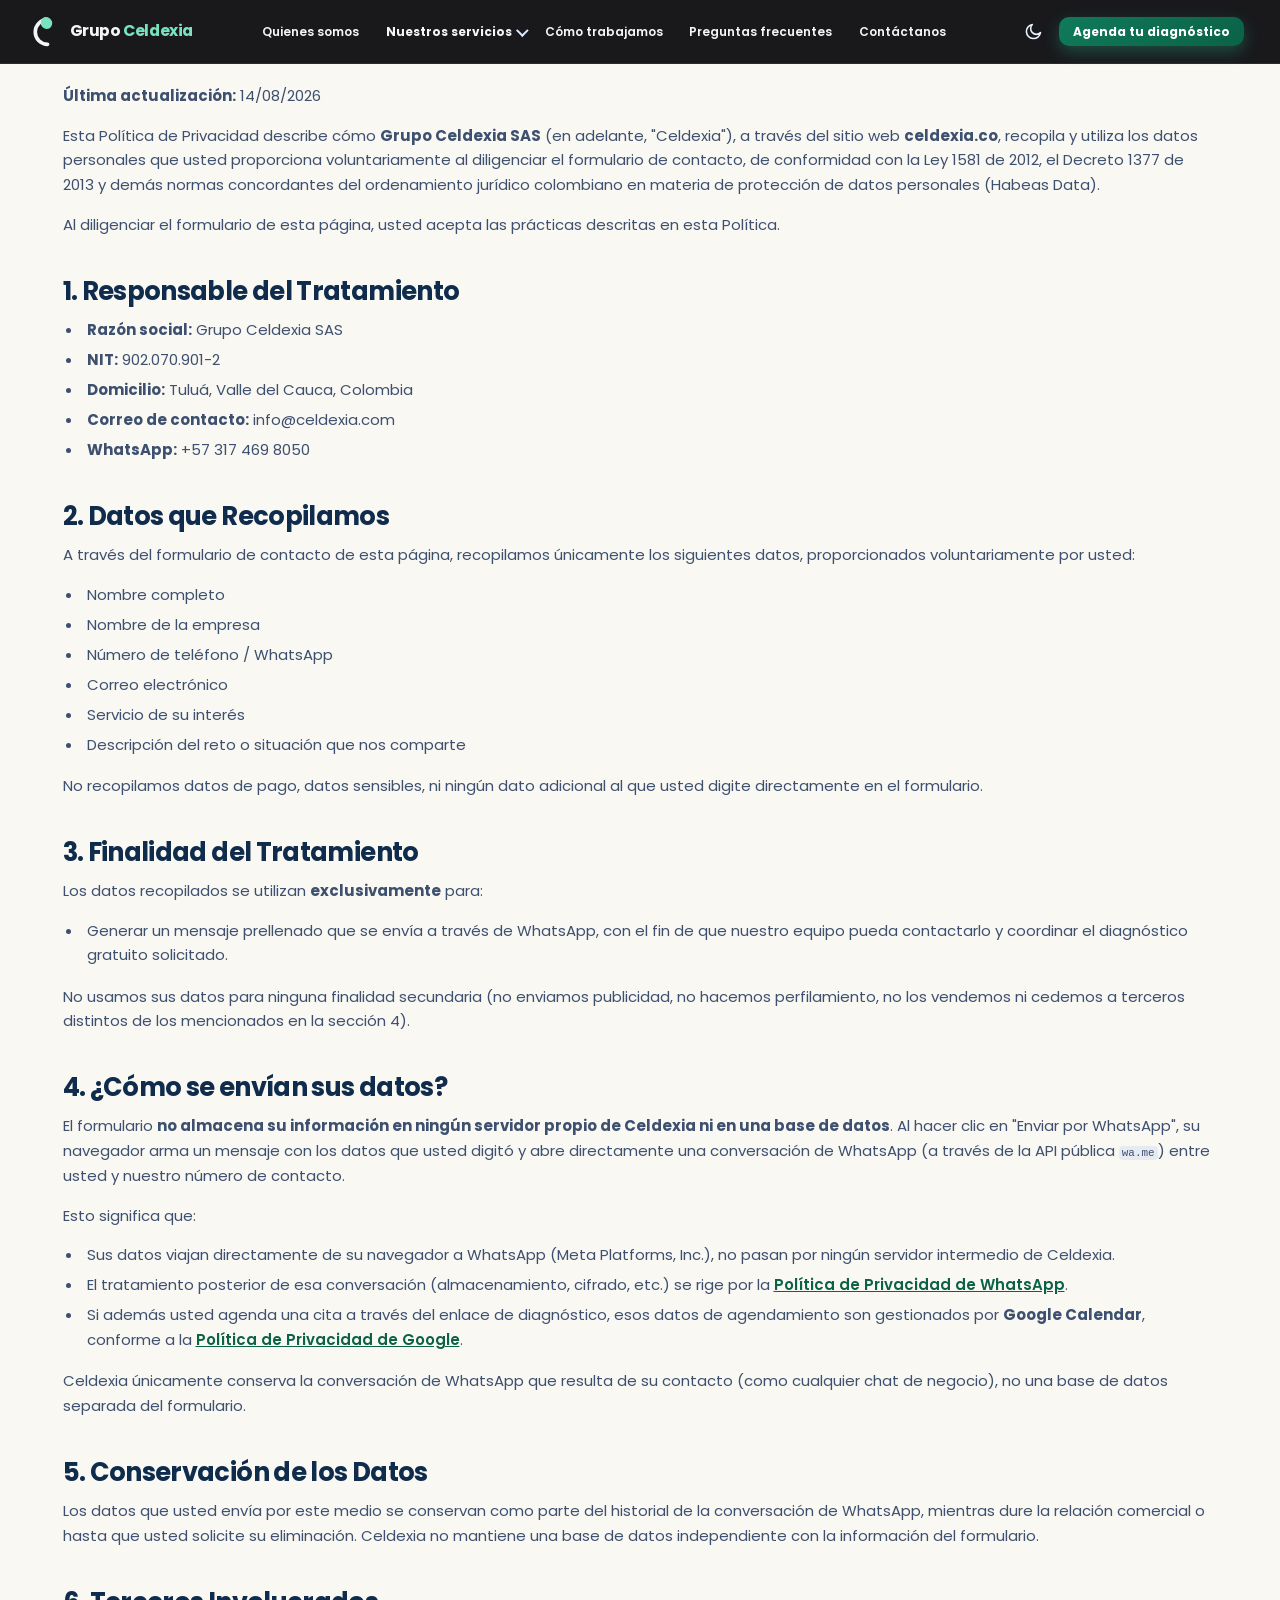
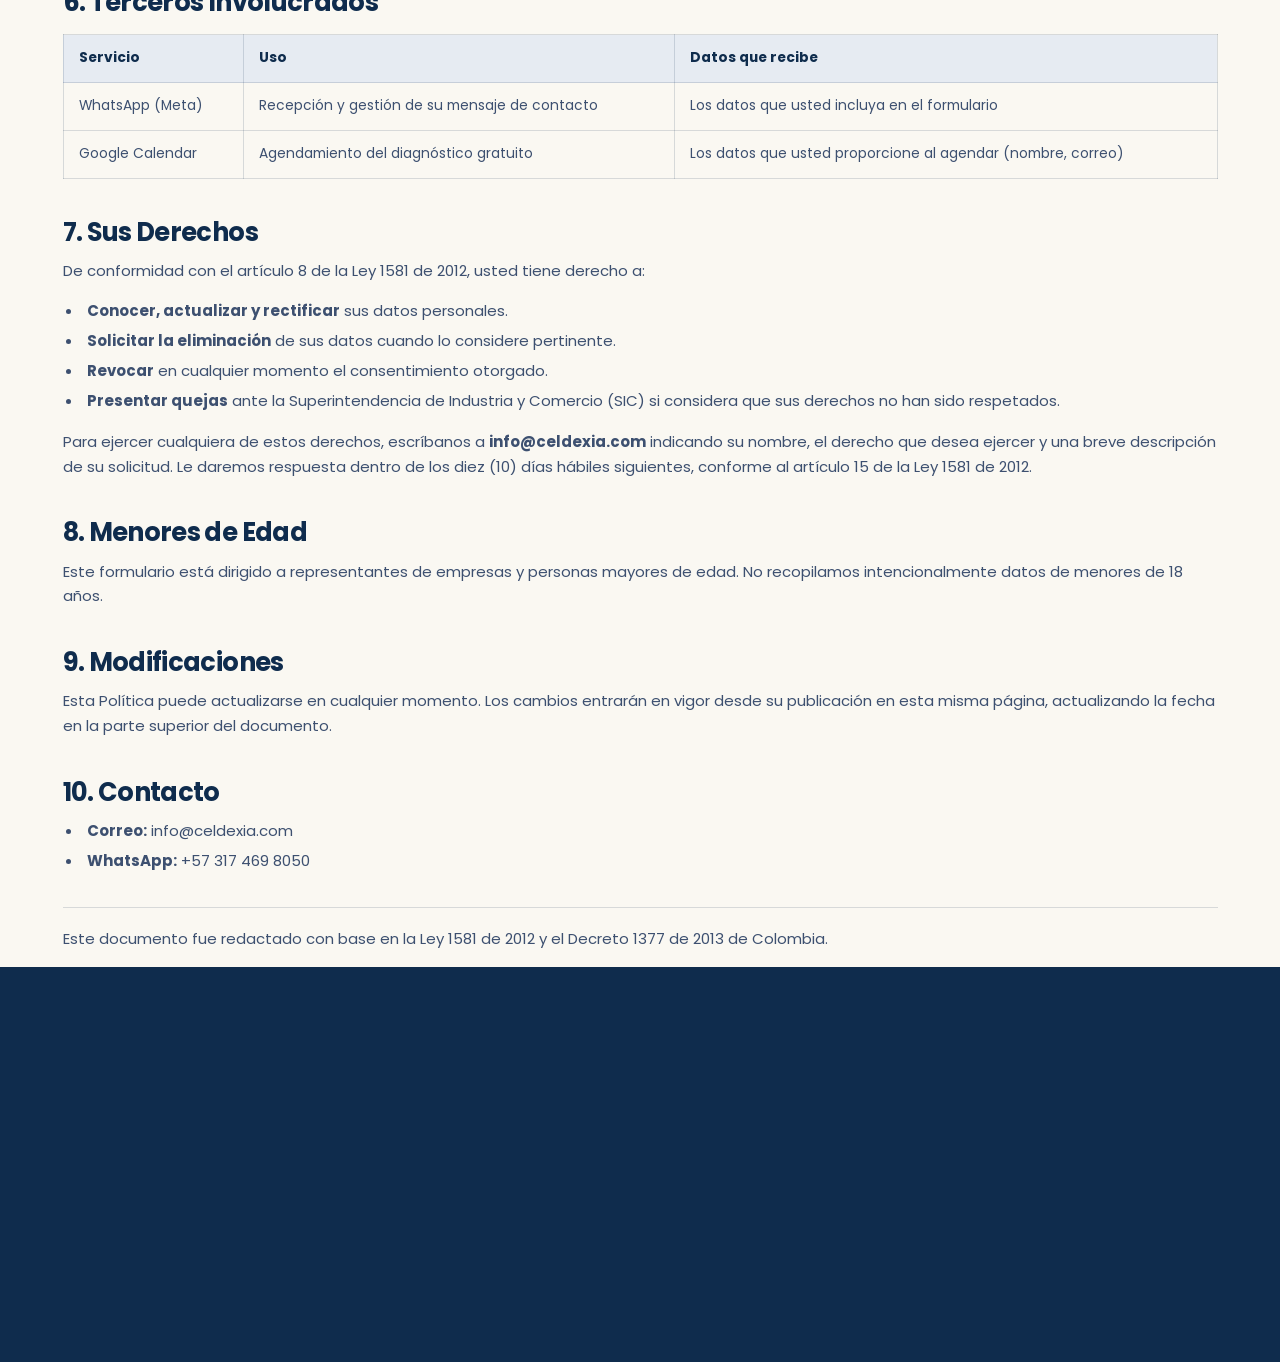
==== privacidad.html @ e15957d2 "mejora SEO" ====
<!DOCTYPE html>
<html lang="es">

<head>
  <meta charset="UTF-8">
  <meta name="viewport" content="width=device-width, initial-scale=1.0, viewport-fit=cover">
  <meta name="robots" content="index, follow">
  <meta name="theme-color" content="#0F2C4D">
  <meta name="description" content="Política de Privacidad de Grupo Celdexia SAS.">
  <meta name="author" content="Grupo Celdexia SAS">
  <title>Política de Privacidad | Grupo Celdexia SAS</title>
  <link rel="icon" href="favicon.svg" type="image/svg+xml">
  <link rel="manifest" href="site.webmanifest">
  <link rel="stylesheet" href="css/styles.css?v=privacy-2">
  <script src="js/main.js" defer></script>
</head>

<body>
  <a class="skip-link" href="#contenido-principal">Saltar al contenido principal</a>
  <div class="site-wrapper">
    <nav id="nav" aria-label="Navegación principal">
      <span class="scroll-progress" aria-hidden="true"></span>
      <a href="index.html" class="nav-logo" aria-label="Grupo Celdexia, inicio">
        <svg width="38" height="38" viewBox="0 0 40 40" fill="none" aria-hidden="true">
          <path d="M28 7 A13 13 0 1 0 28 33" stroke="#F4F5F7" stroke-width="3.8" stroke-linecap="round" />
          <path d="M27 4 C30 4 33 7 33 11 C33 14 30 17 27 17 C24 17 21 14 21 11 C21 7 24 4 27 4 Z" fill="#79E3BE" transform="rotate(-25 27 11)" />
        </svg>
        <span class="nav-logo-text">Grupo <span class="accent">Celdexia</span></span>
      </a>
      <ul class="nav-links" id="navLinks">
        <li><a href="index.html#quienes">Quienes somos</a></li>
        <li class="nav-services" id="navServices">
          <div class="nav-service-main">
            <a href="index.html#servicios" class="nav-service-link">Nuestros servicios</a>
            <button type="button" class="nav-caret-btn" aria-controls="navServiceOptions" aria-label="Mostrar u ocultar servicios" aria-expanded="false"><span class="nav-caret" aria-hidden="true">▾</span></button>
          </div>
          <div class="dept-row" id="navServiceOptions">
            <a class="dept-pill c" href="https://contable.celdexia.co/" target="_blank" rel="noopener noreferrer"><span class="dept-icon" aria-hidden="true">▦</span><span class="dept-title">Contabilidad</span><span class="dept-desc">Contabilidad mensual, declaración de renta, auditoría y asesoría tributaria para tu empresa.</span></a>
            <a class="dept-pill w" href="https://web.celdexia.co/" target="_blank" rel="noopener noreferrer"><span class="dept-icon" aria-hidden="true">⌘</span><span class="dept-title">Desarrollo web</span><span class="dept-desc">Páginas web, landing page y automatización con inteligencia artificial para tu negocio.</span></a>
            <a class="dept-pill a" href="https://www.celdexia.com/inicio" target="_blank" rel="noopener noreferrer"><span class="dept-icon" aria-hidden="true">✦</span><span class="dept-title">Academia</span><span class="dept-desc">Cursos de Excel, Power BI, IA y Google Sheets, con certificación y plantillas incluidas.</span></a>
          </div>
        </li>
        <li><a href="index.html#metodo">Cómo trabajamos</a></li>
        <li><a href="index.html#faq">Preguntas frecuentes</a></li>
        <li><a href="index.html#contacto">Contáctanos</a></li>
      </ul>
      <div class="nav-actions">
        <button class="theme-toggle" id="themeToggle" type="button" aria-label="Activar modo oscuro" aria-pressed="false"><span class="theme-toggle-icon" aria-hidden="true"></span></button>
        <a href="https://calendar.app.google/tfaqs4YaaFquSDfQA" target="_blank" rel="noopener noreferrer" class="nav-cta">Agenda tu diagnóstico</a>
      </div>
      <button class="burger" id="burger" aria-label="Menú" aria-expanded="false" aria-controls="navLinks"><span></span><span></span><span></span></button>
    </nav>

    <main id="contenido-principal" tabindex="-1">
      <article class="privacy-page wrap">
        <h1>Políticas de privacidad</h1>
        <p><strong>Última actualización:</strong> 14/08/2026</p>
        <p>Esta Política de Privacidad describe cómo <strong>Grupo Celdexia SAS</strong> (en adelante, "Celdexia"), a través del sitio web <strong>celdexia.co</strong>, recopila y utiliza los datos personales que usted proporciona voluntariamente al diligenciar el formulario de contacto, de conformidad con la Ley 1581 de 2012, el Decreto 1377 de 2013 y demás normas concordantes del ordenamiento jurídico colombiano en materia de protección de datos personales (Habeas Data).</p>
        <p>Al diligenciar el formulario de esta página, usted acepta las prácticas descritas en esta Política.</p>

        <h2>1. Responsable del Tratamiento</h2>
        <ul><li><strong>Razón social:</strong> Grupo Celdexia SAS</li><li><strong>NIT:</strong> 902.070.901-2</li><li><strong>Domicilio:</strong> Tuluá, Valle del Cauca, Colombia</li><li><strong>Correo de contacto:</strong> info@celdexia.com</li><li><strong>WhatsApp:</strong> +57 317 469 8050</li></ul>
        <h2>2. Datos que Recopilamos</h2>
        <p>A través del formulario de contacto de esta página, recopilamos únicamente los siguientes datos, proporcionados voluntariamente por usted:</p>
        <ul><li>Nombre completo</li><li>Nombre de la empresa</li><li>Número de teléfono / WhatsApp</li><li>Correo electrónico</li><li>Servicio de su interés</li><li>Descripción del reto o situación que nos comparte</li></ul>
        <p>No recopilamos datos de pago, datos sensibles, ni ningún dato adicional al que usted digite directamente en el formulario.</p>
        <h2>3. Finalidad del Tratamiento</h2>
        <p>Los datos recopilados se utilizan <strong>exclusivamente</strong> para:</p>
        <ul><li>Generar un mensaje prellenado que se envía a través de WhatsApp, con el fin de que nuestro equipo pueda contactarlo y coordinar el diagnóstico gratuito solicitado.</li></ul>
        <p>No usamos sus datos para ninguna finalidad secundaria (no enviamos publicidad, no hacemos perfilamiento, no los vendemos ni cedemos a terceros distintos de los mencionados en la sección 4).</p>
        <h2>4. ¿Cómo se envían sus datos?</h2>
        <p>El formulario <strong>no almacena su información en ningún servidor propio de Celdexia ni en una base de datos</strong>. Al hacer clic en "Enviar por WhatsApp", su navegador arma un mensaje con los datos que usted digitó y abre directamente una conversación de WhatsApp (a través de la API pública <code>wa.me</code>) entre usted y nuestro número de contacto.</p>
        <p>Esto significa que:</p>
        <ul><li>Sus datos viajan directamente de su navegador a WhatsApp (Meta Platforms, Inc.), no pasan por ningún servidor intermedio de Celdexia.</li><li>El tratamiento posterior de esa conversación (almacenamiento, cifrado, etc.) se rige por la <a href="https://www.whatsapp.com/legal/privacy-policy">Política de Privacidad de WhatsApp</a>.</li><li>Si además usted agenda una cita a través del enlace de diagnóstico, esos datos de agendamiento son gestionados por <strong>Google Calendar</strong>, conforme a la <a href="https://policies.google.com/privacy">Política de Privacidad de Google</a>.</li></ul>
        <p>Celdexia únicamente conserva la conversación de WhatsApp que resulta de su contacto (como cualquier chat de negocio), no una base de datos separada del formulario.</p>
        <h2>5. Conservación de los Datos</h2>
        <p>Los datos que usted envía por este medio se conservan como parte del historial de la conversación de WhatsApp, mientras dure la relación comercial o hasta que usted solicite su eliminación. Celdexia no mantiene una base de datos independiente con la información del formulario.</p>
        <h2>6. Terceros Involucrados</h2>
        <div class="privacy-table-wrap"><table><thead><tr><th>Servicio</th><th>Uso</th><th>Datos que recibe</th></tr></thead><tbody><tr><td>WhatsApp (Meta)</td><td>Recepción y gestión de su mensaje de contacto</td><td>Los datos que usted incluya en el formulario</td></tr><tr><td>Google Calendar</td><td>Agendamiento del diagnóstico gratuito</td><td>Los datos que usted proporcione al agendar (nombre, correo)</td></tr></tbody></table></div>
        <h2>7. Sus Derechos</h2>
        <p>De conformidad con el artículo 8 de la Ley 1581 de 2012, usted tiene derecho a:</p>
        <ul><li><strong>Conocer, actualizar y rectificar</strong> sus datos personales.</li><li><strong>Solicitar la eliminación</strong> de sus datos cuando lo considere pertinente.</li><li><strong>Revocar</strong> en cualquier momento el consentimiento otorgado.</li><li><strong>Presentar quejas</strong> ante la Superintendencia de Industria y Comercio (SIC) si considera que sus derechos no han sido respetados.</li></ul>
        <p>Para ejercer cualquiera de estos derechos, escríbanos a <strong>info@celdexia.com</strong> indicando su nombre, el derecho que desea ejercer y una breve descripción de su solicitud. Le daremos respuesta dentro de los diez (10) días hábiles siguientes, conforme al artículo 15 de la Ley 1581 de 2012.</p>
        <h2>8. Menores de Edad</h2>
        <p>Este formulario está dirigido a representantes de empresas y personas mayores de edad. No recopilamos intencionalmente datos de menores de 18 años.</p>
        <h2>9. Modificaciones</h2>
        <p>Esta Política puede actualizarse en cualquier momento. Los cambios entrarán en vigor desde su publicación en esta misma página, actualizando la fecha en la parte superior del documento.</p>
        <h2>10. Contacto</h2>
        <ul><li><strong>Correo:</strong> info@celdexia.com</li><li><strong>WhatsApp:</strong> +57 317 469 8050</li></ul>
        <hr>
        <p>Este documento fue redactado con base en la Ley 1581 de 2012 y el Decreto 1377 de 2013 de Colombia.</p>
      </article>
    </main>

    <footer>
      <div class="ft">
        <div class="ft-top">
          <div class="ft-brand"><div class="ft-logo"><svg width="34" height="34" viewBox="0 0 40 40" fill="none" aria-hidden="true"><path d="M28 7 A13 13 0 1 0 28 33" stroke="#FFFFFF" stroke-width="3.8" stroke-linecap="round" /><path d="M27 4 C30 4 33 7 33 11 C33 14 30 17 27 17 C24 17 21 14 21 11 C21 7 24 4 27 4 Z" fill="#27B585" transform="rotate(-25 27 11)" /></svg><div class="ft-name">Grupo <span class="accent">Celdexia</span><small>SAS · CONTABILIDAD · WEB · DATOS</small></div></div><p class="ft-tagline"><span class="ft-tagline-pill"><strong>Firma boutique colombiana.</strong></span><br><br>Ayudamos a empresas a tener orden contable, automatizar lo que les roba tiempo y tomar decisiones con datos claros. Una sola firma para todo.</p></div>
          <div class="ft-col"><h3>La firma</h3><ul><li><a href="index.html#quienes">Quiénes somos</a></li><li><a href="index.html#casos">Casos de uso</a></li><li><a href="index.html#metodo">Cómo trabajamos</a></li><li><a href="index.html#faq">Preguntas frecuentes</a></li></ul></div>
          <div class="ft-col"><h3>Servicios</h3><ul><li><a href="https://contable.celdexia.co/" target="_blank" rel="noopener noreferrer">Celdexia Contable ↗</a></li><li><a href="https://web.celdexia.co/" target="_blank" rel="noopener noreferrer">Celdexia Web ↗</a></li><li><a href="https://www.celdexia.com/inicio" target="_blank" rel="noopener noreferrer">Celdexia Academy ↗</a></li></ul></div>
          <div class="ft-col"><h3>Contacto</h3><ul><li><a href="https://wa.me/573174698050" target="_blank" rel="noopener noreferrer">+57 317 469 8050</a></li><li><a href="mailto:info@celdexia.com">info@celdexia.com</a></li></ul></div>
        </div>
        <div class="ft-bot"><p>© 2026 <strong>Grupo Celdexia SAS</strong> · NIT 902.070.901-2 · <a href="privacidad.html">Política de Privacidad</a> · Todos los derechos reservados.</p><p class="ft-service-area">Tuluá · Valle del Cauca · Colombia · Presencia nacional | Servimos toda Colombia: Bogotá, Medellín, Cali, Barranquilla, Cartagena y más.</p></div>
      </div>
    </footer>
  </div>
</body>
</html>
---- css/styles.css ----
@font-face{
  font-family:'Poppins';
  font-style:normal;
  font-weight:400;
  font-display:swap;
  src:url('../assets/fonts/poppins-400-latin.woff2') format('woff2');
}

@font-face{
  font-family:'Poppins';
  font-style:normal;
  font-weight:600;
  font-display:swap;
  src:url('../assets/fonts/poppins-600-latin.woff2') format('woff2');
}

@font-face{
  font-family:'Poppins';
  font-style:normal;
  font-weight:700;
  font-display:swap;
  src:url('../assets/fonts/poppins-700-latin.woff2') format('woff2');
}

@media (prefers-reduced-motion: reduce){
  *,*::before,*::after{
    animation-duration:.01ms!important;
    transition-duration:.01ms!important;
  }
}

*,*::before,*::after{margin:0;padding:0;box-sizing:border-box}
*{scrollbar-width:thin;scrollbar-color:rgba(15,44,77,.25) transparent}
*::-webkit-scrollbar{width:8px;height:8px}
*::-webkit-scrollbar-thumb{background:rgba(15,44,77,.25);border-radius:8px}
*::-webkit-scrollbar-track{background:transparent}

:root{
  /* ─── Paleta oficial Grupo Celdexia SAS ─── */
  --navy:#0F2C4D;
  --navy-2:#173453;
  --navy-3:#1E3D63;
  --navy-soft:#E6EBF2;

  --green:#0F7A59;
  --green-deep:#0B6247;
  --green-darker:#0A5A42;
  --green-soft:#E5F7F0;
  --green-soft-2:#D1F0E3;

  /* Alias: el botón primario y acciones usan VERDE (color marca) */
  --blue:#0F7A59;
  --blue-deep:#0B6247;
  --blue-soft:#E5F7F0;
  --blue-mid:#34D399;

  /* Acentos por división */
  --indigo:#1E63E9;          /* Web */
  --indigo-soft:#E8F0FF;
  --indigo-deep:#0F4DC9;
  --purple:#5E4FB8;          /* Academy */
  --purple-soft:#EBE8F7;
  --purple-deep:#473A95;

  /* Fondo crema/off-white de la marca */
  --bg:#FAF8F2;
  --bg-2:#F2EFE6;
  --surface:#FFFFFF;
  --surface-elevated:#FFFFFF;
  --nav-bg:#19191C;
  --nav-link:#F4F5F7;
  --nav-link-hover-bg:#0F2C4D;
  --nav-active-bg:#0F4A35;

  /* Tipografía */
  --ink:#0F2C4D;
  --ink-2:#3D5070;
  --muted:#6B7A92;
  --line:rgba(15,44,77,.09);
  --line-2:rgba(15,44,77,.15);

  --shadow-sm:0 1px 2px rgba(15,44,77,.04),0 1px 3px rgba(15,44,77,.06);
  --shadow-md:0 4px 12px rgba(15,44,77,.06),0 2px 4px rgba(15,44,77,.05);
  --shadow-lg:0 18px 48px rgba(15,44,77,.10),0 4px 16px rgba(15,44,77,.06);
  --shadow-xl:0 32px 80px rgba(15,44,77,.14),0 8px 24px rgba(15,44,77,.08);

  /* Hover glow cards */
  --glow-border:rgba(39,181,133,.42);
  --glow-border-strong:rgba(39,181,133,.68);
  --glow-shadow:0 18px 38px rgba(15,44,77,.12),0 0 0 1px rgba(39,181,133,.12),0 0 18px rgba(39,181,133,.12);
  --glow-shadow-soft:0 14px 30px rgba(15,44,77,.10),0 0 0 1px rgba(39,181,133,.08);

  --r-sm:10px;
  --r-md:14px;
  --r-lg:20px;
  --r-xl:28px;

  --tap:44px;
  --site-max:1320px;

  --font-display:'Poppins',system-ui,sans-serif;
  --font-body:'Poppins',system-ui,sans-serif;
}

body.dark-mode{
  --navy:#EAF2FF;
  --navy-2:#DDEAFF;
  --navy-3:#BFD4F5;
  --navy-soft:#19314D;

  --green:#38D99B;
  --green-deep:#1F9D72;
  --green-darker:#79E3BE;
  --green-soft:#123B2D;
  --green-soft-2:#174A38;

  --blue:#0F7A59;
  --blue-deep:#0B6247;
  --blue-soft:#123B2D;
  --blue-mid:#6EE7B7;

  --indigo:#8FB4FF;
  --indigo-soft:#172C55;
  --indigo-deep:#B8CBFF;
  --purple:#B9ACFF;
  --purple-soft:#302A57;
  --purple-deep:#D2CBFF;

  --bg:#13172E;
  --bg-2:#171D38;
  --surface:#101F31;
  --surface-elevated:#15263A;
  --nav-bg:#07111D;
  --nav-link:#F4F8FF;
  --nav-link-hover-bg:#173453;
  --nav-active-bg:#105E43;

  --ink:#EAF2FF;
  --ink-2:#C5D3E6;
  --muted:#9DAEC4;
  --line:rgba(234,242,255,.12);
  --line-2:rgba(234,242,255,.22);

  --shadow-sm:0 1px 2px rgba(0,0,0,.22),0 1px 3px rgba(0,0,0,.18);
  --shadow-md:0 4px 12px rgba(0,0,0,.25),0 2px 4px rgba(0,0,0,.18);
  --shadow-lg:0 18px 48px rgba(0,0,0,.34),0 4px 16px rgba(0,0,0,.22);
  --shadow-xl:0 32px 80px rgba(0,0,0,.42),0 8px 24px rgba(0,0,0,.26);

  --glow-border:rgba(57,224,159,.55);
  --glow-border-strong:rgba(57,224,159,.85);
  --glow-shadow:0 18px 38px rgba(0,0,0,.28),0 0 0 1px rgba(57,224,159,.22),0 0 18px rgba(57,224,159,.28);
  --glow-shadow-soft:0 14px 30px rgba(0,0,0,.20),0 0 0 1px rgba(57,224,159,.14);

  color-scheme:dark;
}

html{
  scroll-behavior:smooth;
  scroll-padding-top:96px;
  -webkit-text-size-adjust:100%;
  text-size-adjust:100%;
  font-size:93.75%;
}

body{
  font-family:var(--font-body);
  background:var(--bg);
  color:var(--ink);
  line-height:1.65;
  overflow-x:hidden;
  -webkit-font-smoothing:antialiased;
  font-feature-settings:'cv11','ss01';
}

/* ─── Página de Política de Privacidad ─── */
.privacy-page{
  max-width:900px;
  padding-top:14rem;
  padding-bottom:10rem;
}
.privacy-page h1{font-size:clamp(2rem,4vw,3.2rem);margin-bottom:2rem}
.privacy-page h2{font-size:clamp(1.25rem,2.5vw,1.7rem);margin:2.6rem 0 .85rem}
.privacy-page p{margin:0 0 1rem;color:var(--ink-2)}
.privacy-page ul{padding-left:1.35rem;margin:0 0 1.1rem;color:var(--ink-2)}
.privacy-page li{padding-left:.25rem;margin:.35rem 0}
.privacy-page a{color:var(--green-deep);font-weight:600}
.privacy-page code{font-size:.9em;background:var(--navy-soft);padding:.1em .3em;border-radius:4px}
.privacy-page hr{border:0;border-top:1px solid var(--line-2);margin:2.2rem 0 1.3rem}
.privacy-table-wrap{overflow-x:auto;margin:1.2rem 0 1.4rem}
.privacy-page table{width:100%;min-width:620px;border-collapse:collapse;color:var(--ink-2);font-size:.92rem}
.privacy-page th,.privacy-page td{padding:.8rem 1rem;border:1px solid var(--line-2);text-align:left;vertical-align:top}
.privacy-page th{background:var(--navy-soft);color:var(--navy);font-weight:700}
body.dark-mode .privacy-page a{color:var(--green-darker)}
/* Títulos: 1pt adicional menos (acumula -2pt total) */
h1,h2,h3,h4,h5{font-family:var(--font-display);line-height:1.12;letter-spacing:-.025em;color:var(--navy);font-size:.93em}
img{max-width:100%;display:block}
a{color:inherit}
button{font-family:inherit}

/* Foco visible para navegación con teclado */
:where(a,button,input,select,textarea,[tabindex]):focus-visible{
  outline:3px solid #7DE8C0;
  outline-offset:3px;
}
body.keyboard-nav :where(a,button,input,select,textarea,[tabindex]):focus{
  outline:3px solid #7DE8C0;
  outline-offset:3px;
}
.skip-link{
  position:fixed;
  top:1rem;
  left:1rem;
  z-index:3000;
  padding:.7rem 1rem;
  border-radius:var(--r-md);
  background:#7DE8C0;
  color:#0F2C4D;
  font-weight:700;
  text-decoration:none;
  transform:translateY(-150%);
  transition:transform .2s ease;
}
.skip-link:focus,.skip-link:focus-visible{
  transform:translateY(0);
  outline:3px solid #fff;
  outline-offset:3px;
}

/* ─── Wrapper unificado, sin bordes laterales que corten secciones ─── */
.site-wrapper{
  width:100%;
  min-width:0;
  background:var(--bg);
  position:relative;
  overflow-x:hidden;
}

body.dark-mode .scard,
body.dark-mode .caso,
body.dark-mode .feat,
body.dark-mode .gar,
body.dark-mode .ind,
body.dark-mode .cf,
body.dark-mode .cp-opt,
body.dark-mode .cp-input,
body.dark-mode input,
body.dark-mode select,
body.dark-mode textarea{
  background:var(--surface-elevated);
  color:var(--ink);
}
body.dark-mode .dept-row{
  background:var(--surface-elevated);
}
body.dark-mode input::placeholder,
body.dark-mode textarea::placeholder{
  color:var(--muted);
}

section{
  width:100%;
  max-width:100%;
  background-size:cover;
  background-position:center;
  background-repeat:no-repeat;
  overflow-x:clip;
  position:relative;
  scroll-margin-top:96px;
}

#quienes,#casos,#servicios,#metodo,#garantias,#indicadores,#faq,#contacto,footer{
  content-visibility:auto;
  contain-intrinsic-size:auto 760px;
}

.wrap{max-width:1200px;margin:0 auto;padding:0 1.5rem;width:100%}

/* ─── Etiqueta superior (pre-headline) ─── */
.eyebrow{
  display:inline-flex;
  align-items:center;
  gap:.55rem;
  font-size:.72rem;
  font-weight:700;
  letter-spacing:.18em;
  text-transform:uppercase;
  color:var(--blue);
  margin-bottom:1rem;
}
.eyebrow::before{
  content:'';
  width:24px;height:2px;
  background:var(--blue);
  border-radius:2px;
}

/* ═══════════════════════════════════════════════════════════
   BOTONES · Diseño unificado "Diagnóstico Gratuito"
═══════════════════════════════════════════════════════════ */
.btn{
  display:inline-flex;
  align-items:center;
  justify-content:center;
  gap:.5rem;
  font-family:var(--font-display);
  font-weight:700;
  font-size:.92rem;
  letter-spacing:-.01em;
  padding:.95rem 1.7rem;
  border-radius:var(--r-md);
  text-decoration:none;
  cursor:pointer;
  border:none;
  min-height:var(--tap);
  transition:transform .22s cubic-bezier(.22,1,.36,1),box-shadow .22s,background .22s,color .22s,border-color .22s;
  white-space:nowrap;
  -webkit-tap-highlight-color:transparent;
  position:relative;
  overflow:hidden;
}
.btn-full{width:100%}
.btn.is-sending{background:#1F9D72}

/* Botón primario "Diagnóstico Gratuito" — SIEMPRE igual en toda la web */
.btn-primary,
a.btn-primary,
button.btn-primary{
  background:linear-gradient(135deg,var(--blue) 0%,var(--blue-deep) 100%);
  color:#fff;
  box-shadow:0 8px 20px rgba(39,181,133,.32),inset 0 1px 0 rgba(255,255,255,.18);
}
.btn-primary:hover,
.btn-primary:active,
.btn-primary:focus-visible{
  transform:translateY(-2px);
  box-shadow:0 14px 32px rgba(39,181,133,.42),inset 0 1px 0 rgba(255,255,255,.22);
  color:#fff;
}

.btn-ghost{
  background:transparent;
  color:var(--navy);
  border:1.5px solid var(--line-2);
}
.btn-ghost:hover,.btn-ghost:active{
  border-color:var(--navy);
  background:rgba(15,44,77,.04);
  transform:translateY(-2px);
}

/* ═══════════════════════════════════════════════════════════
   NAVBAR · Coherente con el resto de la web
═══════════════════════════════════════════════════════════ */
nav{
  position:fixed;
  top:0;left:0;
  width:100%;
  z-index:1000;
  background:var(--nav-bg);
  backdrop-filter:saturate(180%) blur(20px);
  -webkit-backdrop-filter:saturate(180%) blur(20px);
  border-bottom:1px solid rgba(255,255,255,.08);
  padding:0 1.4rem;
  height:64px;
  display:grid;
  grid-template-columns:auto minmax(0,1fr) auto auto;
  align-items:center;
  gap:1rem;
  transition:background .3s,border-color .3s,box-shadow .3s;
}
@keyframes scrollProgress{
  from{transform:scaleX(0)}
  to{transform:scaleX(1)}
}
.scroll-progress{
  position:absolute;
  top:0;
  left:0;
  width:100%;
  height:3px;
  background:linear-gradient(90deg,#79E3BE,#34D399,#1E63E9);
  transform:scaleX(0);
  transform-origin:left center;
  animation:scrollProgress linear both;
  animation-timeline:scroll();
  z-index:2;
}
nav.scrolled{
  background:var(--nav-bg);
  border-bottom-color:rgba(255,255,255,.08);
  box-shadow:0 1px 0 rgba(255,255,255,.05),0 6px 24px rgba(0,0,0,.18);
}

.nav-logo{
  display:flex;align-items:center;gap:.7rem;
  text-decoration:none;color:var(--nav-link);
  flex-shrink:0;
}
.nav-logo svg{flex-shrink:0}
.nav-logo-text{
  font-family:var(--font-display);
  font-size:1.05rem;
  font-weight:800;
  letter-spacing:-.025em;
  line-height:1.05;
  white-space:nowrap;
}
.nav-logo-text small{
  display:block;
  font-size:.62rem;
  font-weight:600;
  letter-spacing:.18em;
  color:rgba(244,245,247,.62);
  margin-top:1px;
}
.nav-logo-text .accent{color:#79E3BE}

.nav-links{
  display:flex;align-items:center;gap:.15rem;
  list-style:none;
  flex-wrap:nowrap;
  min-width:0;
  justify-content:center;
}
.nav-links > li{display:flex;align-items:center;position:relative}
.nav-links > li:last-child{min-width:0}
.nav-links > li > a{
  text-decoration:none;
  font-size:.8rem;
  font-weight:600;
  padding:.5rem .75rem;
  border-radius:10px;
  border:1px solid transparent;
  transition:background-color .2s,color .2s,border-color .2s,box-shadow .2s;
  color:var(--nav-link);
  white-space:nowrap;
}
.nav-links > li > a:hover{background:var(--nav-link-hover-bg);color:#FFFFFF}
.nav-links > li > a:focus-visible,
.nav-services:focus-within .nav-service-link{
  border:1px solid rgba(121,227,190,.72);
  background:var(--nav-active-bg);
  color:#fff;
  box-shadow:inset 0 0 0 1px rgba(255,255,255,.06);
}

.nav-services > a{
  display:inline-flex;
  align-items:center;
  gap:.35rem;
  font-weight:700;
}

.nav-service-main{
  display:inline-flex;
  align-items:center;
  gap:.05rem;
}

.nav-service-link{
  display:inline-flex;
  align-items:center;
  gap:.42rem;
  text-decoration:none;
  font-size:.8rem;
  font-weight:700;
  padding:.5rem .15rem .5rem .75rem;
  border-radius:10px;
  border:1px solid transparent;
  transition:background-color .2s,color .2s,border-color .2s,box-shadow .2s;
  color:var(--nav-link);
  white-space:nowrap;
}
.nav-service-link::after{
  content:'';
  width:.58rem;
  height:.58rem;
  border-right:2px solid #DDEAFF;
  border-bottom:2px solid #DDEAFF;
  transform:translateY(-1px) rotate(45deg);
  transition:transform .2s ease,border-color .2s ease;
  flex:0 0 auto;
}
.nav-services:hover .nav-service-link::after,
.nav-services:focus-within .nav-service-link::after{
  border-color:#79E3BE;
  transform:translateY(0) rotate(45deg);
}
.nav-service-link:hover{background:var(--nav-link-hover-bg);color:#FFFFFF}

.nav-caret-btn{
  display:none;
  align-items:center;
  justify-content:center;
  background:transparent;
  border:0;
  color:#fff;
  cursor:pointer;
  padding:.2rem;
  min-width:1.55rem;
  min-height:1.55rem;
  -webkit-tap-highlight-color:transparent;
}

.nav-caret{
  display:inline-flex;
  align-items:center;
  justify-content:center;
  width:.72rem;
  height:.72rem;
  border-radius:0;
  background:transparent;
  border-right:2px solid #DDEAFF;
  border-bottom:2px solid #DDEAFF;
  font-size:0;
  line-height:0;
  opacity:1;
  color:#fff;
  transform:rotate(45deg) translateY(-2px);
  transition:transform .2s ease,border-color .2s ease;
  box-shadow:none;
}

.nav-services:hover .nav-caret,
.nav-services:focus-within .nav-caret{
  border-color:#79E3BE;
  transform:rotate(225deg) translate(-1px,-1px);
}

.nav-actions{
  display:flex;
  align-items:center;
  justify-content:flex-end;
  gap:.6rem;
}
.theme-toggle{
  width:34px;
  height:34px;
  border-radius:999px;
  border:0;
  background:transparent;
  color:#fff;
  cursor:pointer;
  display:inline-flex;
  align-items:center;
  justify-content:center;
  box-shadow:none;
  transition:background .2s,border-color .2s,transform .2s,box-shadow .2s;
}
.theme-toggle:hover,.theme-toggle:focus-visible{
  background:rgba(255,255,255,.08);
  outline:2px solid rgba(121,227,190,.42);
  outline-offset:2px;
  transform:translateY(-1px);
  box-shadow:none;
}
.theme-toggle-icon{
  width:20px;
  height:20px;
  display:block;
  background-color:transparent;
  background-image:url("data:image/svg+xml,%3Csvg xmlns='http://www.w3.org/2000/svg' width='20' height='20' viewBox='0 0 24 24' fill='none' stroke='%23EAF2FF' stroke-width='1.9' stroke-linecap='round' stroke-linejoin='round'%3E%3Cpath d='M21 12.8A8.5 8.5 0 1 1 11.2 3a6.7 6.7 0 0 0 9.8 9.8Z'/%3E%3C/svg%3E");
  background-position:center;
  background-repeat:no-repeat;
  background-size:20px 20px;
  transition:transform .2s,filter .2s;
}
body.dark-mode .theme-toggle-icon{
  background-color:transparent;
  background-image:url("data:image/svg+xml,%3Csvg xmlns='http://www.w3.org/2000/svg' width='20' height='20' viewBox='0 0 24 24' fill='none' stroke='%23FDE68A' stroke-width='1.9' stroke-linecap='round' stroke-linejoin='round'%3E%3Ccircle cx='12' cy='12' r='4.2'/%3E%3Cpath d='M12 2.8v2.1M12 19.1v2.1M4.9 4.9l1.5 1.5M17.6 17.6l1.5 1.5M2.8 12h2.1M19.1 12h2.1M4.9 19.1l1.5-1.5M17.6 6.4l1.5-1.5'/%3E%3C/svg%3E");
  transform:none;
}
.nav-cta{
  display:inline-flex;
  align-items:center;
  justify-content:center;
  background:linear-gradient(135deg,var(--blue) 0%,var(--blue-deep) 100%);
  color:#fff;
  text-decoration:none;
  padding:.52rem .95rem;
  border-radius:10px;
  font-weight:700;
  font-size:.8rem;
  line-height:1.15;
  max-width:none;
  min-width:0;
  text-align:center;
  white-space:nowrap;
  overflow-wrap:normal;
  box-shadow:0 6px 16px rgba(39,181,133,.32);
}
.nav-cta:hover{
  transform:translateY(-1px);
  box-shadow:0 10px 22px rgba(39,181,133,.42);
}

.dept-row{display:flex;gap:.3rem;align-items:center}
.nav-services .dept-row{
  position:absolute;
  top:calc(100% - .2rem);
  left:50%;
  transform:translateX(-50%) translateY(-8px);
  display:grid;
  gap:0;
  width:330px;
  min-width:330px;
  padding:0;
  background:var(--surface);
  border:1px solid var(--line-2);
  border-radius:16px;
  box-shadow:0 18px 42px rgba(15,44,77,.16),0 4px 14px rgba(15,44,77,.08);
  overflow:hidden;
  opacity:0;
  visibility:hidden;
  pointer-events:none;
  transition:opacity .2s ease,transform .2s ease,visibility .2s ease;
  z-index:20;
}
.nav-services:hover .dept-row,
.nav-services:focus-within .dept-row{
  opacity:1;
  visibility:visible;
  pointer-events:auto;
  transform:translateX(-50%) translateY(0);
}
.nav-services .dept-row .dept-pill{
  width:100%;
  justify-content:flex-start;
  text-align:left;
}
.dept-pill{
  font-family:var(--font-body);
  font-size:.82rem;
  font-weight:600;
  padding:1rem 1.1rem;
  border-radius:0;
  text-decoration:none;
  transition:background .2s,color .2s;
  white-space:normal;
  display:grid;
  grid-template-columns:34px minmax(0,1fr);
  grid-template-rows:auto auto;
  gap:.3rem .75rem;
  align-items:start;
  line-height:1.25;
  cursor:pointer;
  border:0;
  border-bottom:1px solid var(--line);
  background:transparent;
  color:var(--navy);
}
.dept-pill:last-child{border-bottom:0}
.nav-services .dept-row .dept-pill::before{display:none}
.dept-icon{
  grid-row:1 / span 2;
  width:34px;
  height:34px;
  display:flex;
  align-items:center;
  justify-content:center;
  border-radius:10px;
  background:var(--green-soft);
  color:var(--green-deep);
  font-size:1.35rem;
  line-height:1;
}
.dept-title{font-size:.95rem;font-weight:800;color:var(--navy)}
.dept-desc{font-size:.76rem;font-weight:500;line-height:1.45;color:var(--ink-2)}
.dept-pill.c .dept-title{color:var(--green-deep)}
.dept-pill.w .dept-title{color:var(--indigo-deep)}
.dept-pill.a .dept-title{color:var(--purple-deep)}
.dept-pill.c .dept-icon{background:var(--green-soft);color:var(--green-deep)}
.dept-pill.w .dept-icon{background:var(--indigo-soft);color:var(--indigo-deep)}
.dept-pill.a .dept-icon{background:var(--purple-soft);color:var(--purple-deep)}
.dept-pill.c:hover,.dept-pill.c:focus-visible{background:var(--green-soft)}
.dept-pill.w:hover,.dept-pill.w:focus-visible{background:var(--indigo-soft)}
.dept-pill.a:hover,.dept-pill.a:focus-visible{background:var(--purple-soft)}

.burger{
  display:none;
  flex-direction:column;
  cursor:pointer;gap:5px;
  padding:.6rem;
  min-width:var(--tap);min-height:var(--tap);
  justify-content:center;align-items:center;
  background:none;border:none;
  flex-shrink:0;
}
.burger span{
  width:22px;height:2px;
  background:#F4F5F7;
  transition:transform .3s,opacity .3s;
  display:block;border-radius:2px;
}
.burger.open span:nth-child(1){transform:rotate(45deg) translate(5px,5px)}
.burger.open span:nth-child(2){opacity:0;transform:scaleX(0)}
.burger.open span:nth-child(3){transform:rotate(-45deg) translate(5px,-5px)}

/* ═══════════════════════════════════════════════════════════
   FADE-IN observador
═══════════════════════════════════════════════════════════ */
.fade-up{opacity:1;transform:none;transition:opacity .7s ease,transform .7s ease}
.js .fade-up{opacity:0;transform:translateY(20px)}
.fade-up.vis{opacity:1;transform:translateY(0)}


/* ═══════════════════════════════════════════════════════════
   HERO · ATENCIÓN (AIDA - A)
═══════════════════════════════════════════════════════════ */
#hero{
  position:relative;
  padding:200px 0 100px;
  background:var(--bg);
  overflow:hidden;
}
#hero::before{
  content:'';
  position:absolute;
  inset:0;
  background-image:radial-gradient(circle at 1px 1px,rgba(15,44,77,.06) 1px,transparent 0);
  background-size:32px 32px;
  mask-image:radial-gradient(ellipse at top right,#000 20%,transparent 70%);
  -webkit-mask-image:radial-gradient(ellipse at top right,#000 20%,transparent 70%);
  opacity:.55;
  pointer-events:none;
}

.hero-in{
  max-width:1200px;
  margin:0 auto;
  padding:0 1.5rem;
  display:flex;
  flex-direction:column;
  align-items:center;
  text-align:center;
  position:relative;
  z-index:2;
}

.hero-h1{
  display:block;
  width:100%;
  max-width:34ch;
  margin:0 auto 1.45rem;
  font-size:clamp(1.95rem,3.35vw,3rem);
  font-weight:800;
  letter-spacing:-.03em;
  line-height:.98;
  color:var(--navy);
  text-align:center;
  text-wrap:balance;
}
.hero-h1-line{display:block}
.hero-h1 .grad{
  color:var(--green);
  display:inline-block;
  position:relative;
}
.hero-h1 .grad::after{
  content:'';
  position:absolute;
  left:0;right:0;bottom:-6px;
  height:3px;
  background:var(--green);
  border-radius:3px;
  opacity:.35;
}

.hero-sub{
  max-width:980px;
  font-size:clamp(1.05rem,1.45vw,1.2rem);
  color:var(--ink-2);
  line-height:1.68;
  font-weight:400;
  margin-bottom:1.8rem;
  margin-left:auto;
  margin-right:auto;
  text-wrap:balance;
}

.hero-btns{
  display:flex;
  gap:1rem;
  flex-wrap:wrap;
  margin-bottom:1.9rem;
  justify-content:center;
}

.hero-divider{
  width:100%;
  height:1px;
  margin:0 auto 1.85rem;
  background:linear-gradient(90deg,transparent,rgba(15,44,77,.18),transparent);
  opacity:.52;
}

.hero-metrics{
  display:grid;
  grid-template-columns:repeat(3,minmax(0,1fr));
  gap:.55rem;
  width:100%;
  max-width:760px;
  margin:0 auto;
}
.hero-metric{
  background:rgba(255,255,255,.52);
  border:1px solid rgba(15,44,77,.08);
  border-radius:var(--r-lg);
  padding:.9rem .75rem;
  text-align:center;
  box-shadow:var(--shadow-sm);
}
body.dark-mode .hero-metric{
  background:linear-gradient(180deg,#1A2242 0%,#161C38 100%);
  border-color:rgba(255,255,255,.12);
  box-shadow:0 14px 28px rgba(0,0,0,.18);
}
.hero-metric .num{
  font-family:var(--font-display);
  font-size:1.45rem;
  font-weight:800;
  line-height:1;
  letter-spacing:-.03em;
  color:var(--navy);
  margin-bottom:.18rem;
}
body.dark-mode .hero-metric .num{color:#F8FAFC}
.hero-metric .lab{
  font-size:.78rem;
  line-height:1.42;
  color:var(--muted);
  font-weight:500;
}
body.dark-mode .hero-metric .lab{color:#C6D0E5}

/* .trust-item - removed */

/* .hv-img - removed */
/* .hv-chip - removed */

/* ═══════════════════════════════════════════════════════════
   QUIÉNES SOMOS · INTERÉS (AIDA - I)
═══════════════════════════════════════════════════════════ */
#quienes{
  padding:110px 0 100px;
  background:var(--bg);
  position:relative;
}
.q-grid{
  display:grid;
  grid-template-columns:minmax(0,1.28fr) minmax(0,.72fr);
  gap:4rem;
  align-items:stretch;
}
.q-text h2{
  font-size:clamp(1.9rem,3.8vw,2.7rem);
  font-weight:800;
  margin-bottom:1.2rem;
}
.q-text p{
  font-size:1rem;
  color:var(--ink-2);
  line-height:1.8;
  margin-bottom:1rem;
}
.q-text{
  display:flex;
  flex-direction:column;
  justify-content:flex-start;
  height:100%;
}

.feats{display:flex;flex-direction:column;gap:.8rem;height:100%}
.feat{
  display:flex;
  align-items:flex-start;
  gap:1rem;
  padding:1.1rem 1.15rem;
  min-height:104px;
  background:var(--surface);
  border-radius:var(--r-md);
  border:1px solid var(--line);
  transition:transform .3s,box-shadow .3s,border-color .3s;
}
.feat:hover{
  transform:translateY(-3px);
  box-shadow:var(--shadow-md);
  border-color:var(--line-2);
}
.feat-ico{
  width:44px;height:44px;
  min-width:44px;
  background:linear-gradient(135deg,var(--green-soft) 0%,#fff 100%);
  border:1px solid var(--line);
  border-radius:12px;
  display:flex;align-items:center;justify-content:center;
  font-size:1.15rem;
  color:var(--green-deep);
}
.feat h3{
  max-width:none;
  white-space:nowrap;
  font-size:.9rem;
  font-weight:700;
  margin-bottom:.25rem;
  color:var(--navy);
}
.feat p{
  max-width:none;
  font-size:.85rem;
  color:var(--muted);
  line-height:1.55;
  margin:0;
}

/* ═══════════════════════════════════════════════════════════
   SERVICIOS · DESEO (AIDA - D) · Cards rediseñadas
═══════════════════════════════════════════════════════════ */
#servicios{
  padding:60px 0;
  background:var(--bg);
  position:relative;
}
.serv-head{text-align:left;max-width:1200px;margin:0 auto 2.5rem;padding:0 1.5rem}
.serv-head h2{font-size:clamp(1.9rem,3.8vw,2.7rem);font-weight:800;margin-bottom:1rem}
.serv-head p{font-size:1rem;color:var(--ink-2);line-height:1.7}

.sgrid{
  display:grid;
  grid-template-columns:repeat(3,1fr);
  gap:1rem;
  max-width:1200px;
  margin:0 auto;
  padding:0 1.5rem;
}

.scard{
  position:relative;
  background:var(--surface);
  border:1px solid var(--line);
  border-radius:var(--r-xl);
  padding:1.6rem 1.35rem;
  display:flex;flex-direction:column;
  transition:transform .35s cubic-bezier(.22,1,.36,1),box-shadow .35s cubic-bezier(.22,1,.36,1),border-color .35s,background-color .35s;
  overflow:hidden;
  isolation:isolate;
}
.scard::before{
  content:'';
  position:absolute;
  top:0;left:0;right:0;
  height:4px;
  border-radius:var(--r-xl) var(--r-xl) 0 0;
  z-index:1;
}
.scard::after{
  content:'';
  position:absolute;
  inset:0;
  background:
    linear-gradient(135deg,color-mix(in srgb,var(--accent) 10%,transparent),transparent 44%),
    radial-gradient(circle at 100% 0%,var(--accent-soft) 0%,transparent 58%);
  opacity:0;
  transition:opacity .4s;
  z-index:0;
  pointer-events:none;
}
.scard:hover{
  transform:none;
  box-shadow:0 24px 50px color-mix(in srgb,var(--accent) 20%,transparent),0 10px 20px rgba(15,44,77,.09);  
  border-color:color-mix(in srgb,var(--accent) 32%,transparent);
}
.scard:hover::after{opacity:.72}
.scard > *{position:relative;z-index:1}

.scard.c{--accent:var(--green);--accent-soft:var(--green-soft);--accent-deep:var(--green-deep)}
.scard.w{--accent:var(--indigo);--accent-soft:var(--indigo-soft);--accent-deep:var(--indigo-deep)}
.scard.a{--accent:var(--purple);--accent-soft:var(--purple-soft);--accent-deep:var(--purple-deep)}
.scard.c::before{background:var(--green)}
.scard.w::before{background:var(--indigo)}
.scard.a::before{background:var(--purple)}

.scard-head{
  display:flex;
  align-items:center;
  justify-content:flex-start;
  gap:.7rem;
  margin-bottom:.9rem;
}
.scard-icon{
  width:38px;height:38px;
  flex:0 0 38px;
  border-radius:10px;
  background:var(--accent-soft);
  display:flex;
  align-items:center;
  justify-content:center;
  font-size:1rem;
  border:1px solid var(--accent);
  color:var(--accent);
}
.scard h3{
  font-size:.98rem;
  font-weight:800;
  margin:0;
  letter-spacing:-.02em;
  line-height:1.2;
  color:var(--navy);
}
.scard > p{
  font-size:.86rem;
  color:var(--ink-2);
  line-height:1.55;
  margin-bottom:.85rem;
}

.sl{
  list-style:none;
  display:flex;
  flex-direction:column;
  gap:.38rem;
  margin-bottom:1rem;
  flex:1;
}
.sl li{
  font-size:.8rem;
  font-weight:500;
  color:var(--ink-2);
  display:flex;
  align-items:flex-start;
  gap:.5rem;
  line-height:1.4;
}
.sl li::before{
  content:'';
  width:16px;height:16px;
  background:var(--accent-soft);
  border-radius:50%;
  flex-shrink:0;
  margin-top:.1rem;
  background-image:url("data:image/svg+xml;utf8,<svg xmlns='http://www.w3.org/2000/svg' viewBox='0 0 24 24' fill='none' stroke='%2327B585' stroke-width='3' stroke-linecap='round' stroke-linejoin='round'><polyline points='20 6 9 17 4 12'/></svg>");
  background-size:10px;
  background-position:center;
  background-repeat:no-repeat;
}
.scard.w .sl li::before{background-image:url("data:image/svg+xml;utf8,<svg xmlns='http://www.w3.org/2000/svg' viewBox='0 0 24 24' fill='none' stroke='%231E63E9' stroke-width='3' stroke-linecap='round' stroke-linejoin='round'><polyline points='20 6 9 17 4 12'/></svg>")}
.scard.a .sl li::before{background-image:url("data:image/svg+xml;utf8,<svg xmlns='http://www.w3.org/2000/svg' viewBox='0 0 24 24' fill='none' stroke='%235E4FB8' stroke-width='3' stroke-linecap='round' stroke-linejoin='round'><polyline points='20 6 9 17 4 12'/></svg>")}

.scard-cta{
  display:inline-flex;
  align-items:center;
  justify-content:center;
  gap:.5rem;
  font-family:var(--font-display);
  font-weight:700;
  font-size:.8rem;
  text-decoration:none;
  padding:.66rem .9rem;
  border-radius:var(--r-md);
  background:var(--accent);
  color:#fff;
  border:none;
  cursor:pointer;
  min-height:var(--tap);
  transition:background-color .25s,transform .25s,box-shadow .25s;
  box-shadow:0 6px 16px rgba(0,0,0,.08);
  width:100%;
}
.scard-cta:hover,.scard-cta:active{
  background:var(--accent-deep);
  transform:translateY(-2px);
  box-shadow:0 12px 26px rgba(0,0,0,.15);
}
.scard.w .scard-cta,
.scard.a .scard-cta{
  color:#F8FAFC;
  box-shadow:0 10px 22px rgba(0,0,0,.18);
}
body.dark-mode .scard.w .scard-cta{
  background:linear-gradient(135deg,#8FB4FF 0%,#5B82E6 100%);
  color:#07111D;
  box-shadow:0 10px 24px rgba(143,180,255,.22);
}
body.dark-mode .scard.c .scard-cta{
  background:linear-gradient(135deg,#0F7A59 0%,#0B6247 100%);
  color:#fff;
}
body.dark-mode .scard.a .scard-cta{
  background:linear-gradient(135deg,#C7B6FF 0%,#9E8BFF 100%);
  color:#1A1533;
  box-shadow:0 10px 24px rgba(185,172,255,.22);
}
body.dark-mode .scard.w .scard-cta:hover,
body.dark-mode .scard.w .scard-cta:active{
  background:linear-gradient(135deg,#A8C1FF 0%,#789AF0 100%);
  color:#07111D;
}
body.dark-mode .scard.a .scard-cta:hover,
body.dark-mode .scard.a .scard-cta:active{
  background:linear-gradient(135deg,#D4C9FF 0%,#B39CFF 100%);
  color:#1A1533;
}
.scard-cta::after{
  content:'→';
  transition:transform .25s;
}
.scard-cta:hover::after{transform:translateX(4px)}

/* Hover formal para tarjetas informativas */
:is(.feat,.ch,.cf,.gar,.ind){
  will-change:transform,box-shadow,border-color;
}

/* Glow Border: solo tarjetas pedidas */
:is(.caso,.scard,.gar,.ind){
  position:relative;
  overflow:hidden;
  transition:transform .3s ease,box-shadow .3s ease,border-color .3s ease,background-color .3s ease;
}
:is(.caso,.scard,.gar,.ind)::before{
  content:'';
  position:absolute;
  inset:0;
  border-radius:inherit;
  pointer-events:none;
  opacity:0;
  box-shadow:inset 0 0 0 1px var(--glow-border);
  transition:opacity .3s ease,box-shadow .3s ease;
}
:is(.caso,.scard,.gar,.ind):hover,
:is(.caso,.scard,.gar,.ind):focus-within{
  transform:none;
  border-color:var(--glow-border-strong);
}
:is(.caso,.scard,.gar,.ind):hover::before,
:is(.caso,.scard,.gar,.ind):focus-within::before{
  opacity:1;
}
body.dark-mode :is(.caso,.scard,.gar,.ind):hover,
body.dark-mode :is(.caso,.scard,.gar,.ind):focus-within{
  box-shadow:var(--glow-shadow);
}
body:not(.dark-mode) :is(.caso,.scard,.gar,.ind):hover,
body:not(.dark-mode) :is(.caso,.scard,.gar,.ind):focus-within{
  box-shadow:var(--glow-shadow-soft);
}
body.dark-mode :is(.caso,.scard,.gar,.ind):hover::before,
body.dark-mode :is(.caso,.scard,.gar,.ind):focus-within::before{
  box-shadow:inset 0 0 0 1px var(--glow-border-strong),0 0 18px rgba(57,224,159,.28);
}
body:not(.dark-mode) :is(.caso,.scard,.gar,.ind):hover::before,
body:not(.dark-mode) :is(.caso,.scard,.gar,.ind):focus-within::before{
  box-shadow:inset 0 0 0 1px var(--glow-border-strong);
}

.mstep{
  text-align:center;
  padding:1rem .5rem;
  position:relative;
}

/* ═══════════════════════════════════════════════════════════
   METODOLOGÍA
═══════════════════════════════════════════════════════════ */
#metodo{
  padding:70px 0;
  background:var(--navy);
  color:#fff;
  position:relative;
}
#metodo .wrap{padding-top:1rem;padding-bottom:1rem}
#metodo .eyebrow{color:#6EE7B7}
#metodo .eyebrow::before{background:rgba(110,231,183,.6)}
#metodo h2{color:#fff;text-align:left;font-size:clamp(1.9rem,3.8vw,2.7rem);margin-bottom:1rem}
#metodo .lbl-c{text-align:left;display:flex;margin-bottom:1rem}
#metodo .msub{
  text-align:left;
  font-size:1rem;
  color:rgba(255,255,255,.7);
  max-width:720px;
  margin:0 0 2.5rem;
  line-height:1.7;
}
body.dark-mode #metodo{
  background:#0F2C4D;
  color:#fff;
}
body.dark-mode #metodo h2{color:#fff}
body.dark-mode #metodo .msub{color:rgba(255,255,255,.7)}

.msteps{
  display:grid;
  grid-template-columns:repeat(5,1fr);
  gap:1.2rem;
  position:relative;
}
.msteps::before{
  content:'';
  position:absolute;
  top:32px;left:10%;right:10%;height:1px;
  background:linear-gradient(to right,transparent,rgba(255,255,255,.18),transparent);
}
.mnum{
  width:64px;height:64px;
  background:#0B6B45;
  border:1.5px solid rgba(52,211,153,.4);
  border-radius:50%;
  display:flex;align-items:center;justify-content:center;
  font-family:var(--font-display);
  font-size:1rem;font-weight:800;
  color:#fff;
  margin:0 auto 1.1rem;
  position:relative;
  overflow:hidden;
  isolation:isolate;
  transition:border-color .35s,box-shadow .35s;
}
.mnum::before{
  content:'';
  position:absolute;
  inset:0;
  border-radius:50%;
  background:#7DE8C0;
  transform:translateY(100%);
  transition:transform .45s cubic-bezier(.22,1,.36,1);
  z-index:0;
}
.mnum span{
  display:block;
  position:relative;
  z-index:1;
  transform:rotateY(0deg);
  transition:transform .65s cubic-bezier(.22,1,.36,1),color .3s;
  backface-visibility:hidden;
}
.mstep:hover .mnum::before,
.mstep:focus-within .mnum::before{
  transform:translateY(0);
}
.mstep:hover .mnum span,
.mstep:focus-within .mnum span{
  transform:rotateY(360deg);
  color:#0F2C4D;
}
.mstep:hover .mnum,
.mstep:focus-within .mnum{
  border-color:#7DE8C0;
  box-shadow:0 10px 24px rgba(0,0,0,.2),0 0 0 4px rgba(52,211,153,.1);
}
.mstep h3{font-size:.95rem;font-weight:700;color:#fff;margin-bottom:.4rem}
.mstep p{font-size:.78rem;color:rgba(255,255,255,.65);line-height:1.55}

/* ═══════════════════════════════════════════════════════════
   CONTACTO
═══════════════════════════════════════════════════════════ */
#contacto{
  padding:60px 0;
  background:var(--bg);
}
.ct-wrap{
  display:grid;
  grid-template-columns:1fr 1.1fr;
  gap:4rem;
  align-items:start;
}
.ct-h h2{font-size:clamp(1.7rem,3.5vw,2.4rem);font-weight:800;margin-bottom:1rem}
.ct-h > p{font-size:.98rem;color:var(--ink-2);line-height:1.7;margin-bottom:1.8rem}

.chs{
  display:grid;
  grid-template-columns:repeat(4,minmax(0,1fr));
  gap:.8rem;
}
.ch{
  display:flex;
  align-items:center;
  gap:1rem;
  padding:1.1rem 1.2rem;
  background:var(--surface);
  border:1px solid var(--line);
  border-radius:var(--r-md);
  text-decoration:none;
  color:var(--navy);
  transition:border-color .25s,background-color .25s,color .25s;
  min-height:var(--tap);
  min-width:0;
}
.ch-primary{grid-column:span 2}
.ch-coverage{
  grid-column:1/3;
  width:max-content;
  max-width:100%;
  cursor:default;
}
.ch-social{
  justify-content:center;
  padding:1.1rem;
}
.ch-social .ch-i{
  background:transparent;
}
.ch > div:last-child{min-width:0}
.ch:hover,.ch:active{
  border-color:var(--blue);
  background:var(--blue-soft);
  color:var(--blue);
  transform:none;
}
.contact-steps{
  list-style:none;
  padding:0;
  display:flex;
  flex-direction:column;
  gap:.85rem;
  margin-bottom:2rem;
}
.contact-step{
  display:flex;
  gap:.85rem;
  align-items:flex-start;
}
.contact-step-num{
  background:var(--green-soft);
  color:var(--green-deep);
  width:30px;
  height:30px;
  border-radius:50%;
  display:flex;
  align-items:center;
  justify-content:center;
  font-weight:800;
  font-size:.85rem;
  flex-shrink:0;
}
.contact-step-title{
  display:block;
  color:var(--navy);
  font-size:.95rem;
  margin-bottom:.2rem;
}
.contact-step-text{
  color:var(--ink-2);
  font-size:.88rem;
}
.ft-service-area{
  margin-top:.7rem;
  font-size:.72rem;
  color:rgba(255,255,255,.78);
  opacity:1;
}
.is-hidden{display:none}
.cp-input-area.is-hidden,.cp-opts.is-hidden{display:none}
.ch-i{
  width:42px;height:42px;
  min-width:42px;
  border-radius:12px;
  display:flex;align-items:center;justify-content:center;
}
.ch-i svg{width:24px;height:24px;display:block}
.ch-i.wa{background:rgba(37,211,102,.14)}
.ch-i.em{background:rgba(234,67,53,.12)}
.ch-i.lo{background:rgba(66,133,244,.12)}
.ch-i.tk{background:#000}
.ch-i.fb{background:#1877F2}
.ch-i.tk svg,.ch-i.fb svg{width:22px;height:22px}
.ch-l{font-size:.68rem;text-transform:uppercase;letter-spacing:.1em;color:var(--muted);font-weight:600}
.ch-v{font-size:.92rem;font-weight:700;overflow-wrap:anywhere}

.cf{
  background:var(--surface);
  border:1px solid var(--line);
  border-radius:var(--r-xl);
  padding:1.35rem;
  max-width:590px;
  margin:12px 0 0 auto;
  box-shadow:var(--shadow-sm);
}

.fg{margin-bottom:.72rem}
.fg label{display:block;font-size:.78rem;font-weight:600;margin-bottom:.4rem;color:var(--navy)}
.fg input,.fg select,.fg textarea{
  width:100%;
  padding:.85rem 1rem;
  border:1.5px solid var(--line-2);
  border-radius:var(--r-md);
  font-size:.92rem;
  font-family:var(--font-body);
  background:#fff;
  color:var(--navy);
  outline:none;
  transition:border-color .2s,box-shadow .2s;
  -webkit-appearance:none;appearance:none;
  min-height:var(--tap);
}
.fg select{
  background-image:linear-gradient(180deg,#FFFFFF 0%,#F7FAFC 100%),linear-gradient(135deg,transparent 50%,var(--green) 50%),linear-gradient(225deg,transparent 50%,var(--green) 50%);
  background-repeat:no-repeat;
  background-position:0 0, calc(100% - 18px) 55%, calc(100% - 13px) 55%;
  background-size:100% 100%,5px 5px,5px 5px;
  padding-right:2.25rem;
  cursor:pointer;
}
.fg input:focus,.fg select:focus,.fg textarea:focus{
  border-color:var(--green);
  box-shadow:0 0 0 4px rgba(39,181,133,.14);
}
.fg textarea{resize:vertical;min-height:100px}
.frow{display:grid;grid-template-columns:1fr 1fr;gap:.85rem}
.form-note{
  display:flex;align-items:center;justify-content:center;gap:.4rem;
  font-size:.76rem;color:var(--muted);
  margin-top:.55rem;font-weight:500;
}
.no-js #contactForm{display:none}
.js .form-fallback{display:none}
.form-fallback .form-note{margin-bottom:1rem}
.fg-consent{margin-top:.15rem}
.consent-label{
  display:flex;
  align-items:flex-start;
  gap:.55rem;
  color:var(--ink-2);
  font-size:.76rem;
  font-weight:500;
  line-height:1.45;
  cursor:pointer;
}
.fg .consent-label input{
  width:1.05rem;
  min-width:1.05rem;
  height:1.05rem;
  min-height:1.05rem;
  margin-top:.1rem;
  padding:0;
  -webkit-appearance:auto;
  appearance:auto;
  accent-color:var(--green);
  cursor:pointer;
}
.form-error{
  margin:.45rem 0 0 1.6rem;
  color:#B42318;
  font-size:.76rem;
  font-weight:600;
  line-height:1.4;
}
body.dark-mode .form-error{color:#FF9B91}
body.dark-mode .fg select{
  background-image:linear-gradient(180deg,#111A2E 0%,#0D1628 100%),linear-gradient(135deg,transparent 50%,#79E3BE 50%),linear-gradient(225deg,transparent 50%,#79E3BE 50%);
}

/* ═══════════════════════════════════════════════════════════
   FOOTER · coherente con la web
═══════════════════════════════════════════════════════════ */
footer{
  background:var(--navy);
  color:#fff;
  padding:4.5rem 1.5rem 1.5rem;
  position:relative;
  overflow:hidden;
}
body.dark-mode footer{
  background:#0F2C4D;
  color:#fff;
}
footer::before{
  content:'';
  position:absolute;
  top:0;left:0;right:0;
  height:1px;
  background:linear-gradient(90deg,transparent,rgba(52,211,153,.5),transparent);
}
.ft{max-width:1200px;margin:0 auto;position:relative}
.ft-top{
  display:grid;
  grid-template-columns:1.8fr 1fr 1fr 1fr;
  gap:2.2rem;
  margin-bottom:2.4rem;
}
.ft-brand .ft-logo{
  display:flex;
  align-items:center;gap:.7rem;
  margin-bottom:1.2rem;
}
.ft-brand .ft-name{
  font-family:var(--font-display);
  font-size:1.15rem;
  font-weight:800;
  letter-spacing:-.02em;
  line-height:1.1;
}
.ft-brand .ft-name .accent{color:#34D399}
.ft-brand .ft-name small{
  display:block;
  font-size:.62rem;
  font-weight:600;
  letter-spacing:.18em;
  color:rgba(255,255,255,.5);
  margin-top:2px;
}
.ft-social{
  display:flex;
  gap:.55rem;
  align-items:center;
  margin-top:.9rem;
  margin-bottom:.3rem;
}
.ft-social-link{
  width:42px;
  height:42px;
  border-radius:12px;
  border:1px solid rgba(255,255,255,.16);
  background:transparent;
  color:#E5E7EB;
  display:inline-flex;
  align-items:center;
  justify-content:center;
  transition:transform .25s,background .25s,border-color .25s,color .25s;
}
.ft-social-link svg{width:20px;height:20px;display:block}
.ft-social-link:hover{
  transform:translateY(-2px);
  background:#F8FAFC;
  border-color:rgba(255,255,255,.28);
  color:#0F2C4D;
}
.ft-tagline{
  font-size:.92rem;
  color:rgba(255,255,255,.72);
  line-height:1.7;
  max-width:420px;
  margin-bottom:.65rem;
  font-weight:500;
}
.ft-tagline-pill{
  display:inline-flex;
  align-items:center;
  padding:.46rem .78rem;
  border-radius:999px;
  background:rgba(52,211,153,.12);
  border:1px solid rgba(52,211,153,.3);
  box-shadow:0 0 0 1px rgba(255,255,255,.04), inset 0 1px 0 rgba(255,255,255,.04);
}
.ft-tagline strong{color:#fff;font-weight:700}

.ft-col h3{
  font-size:.7rem;font-weight:700;
  text-transform:uppercase;letter-spacing:.14em;
  color:rgba(255,255,255,.55);
  margin-bottom:1.1rem;
}
.ft-col ul{
  list-style:none;
  display:flex;flex-direction:column;gap:.6rem;
}
.ft-col ul li a,.ft-col ul li button{
  font-size:.85rem;
  color:rgba(255,255,255,.72);
  text-decoration:none;
  transition:color .2s;
  background:none;border:none;
  font-family:var(--font-body);
  cursor:pointer;
  padding:.15rem 0;
  display:inline-flex;align-items:center;gap:.4rem;
}
.ft-col ul li a:hover,.ft-col ul li button:hover{color:#fff}

.ft-bot{
  border-top:1px solid rgba(255,255,255,.08);
  padding-top:1rem;
  display:flex;
  justify-content:space-between;
  align-items:center;
  flex-wrap:wrap;
  gap:.6rem 1rem;
}
.ft-bot p{
  font-size:.78rem;
  color:rgba(255,255,255,.5);
  text-align:center;
  width:100%;
}
.ft-bot p strong{color:rgba(255,255,255,.75);font-weight:600}


/* ═══════════════════════════════════════════════════════════
   CHATBOT · burbuja fija inferior-derecha (dinámica)
═══════════════════════════════════════════════════════════ */
#chat-btn{
  position:fixed;
  bottom:max(20px,env(safe-area-inset-bottom,20px));
  right:20px;
  z-index:1600;
  width:62px;height:62px;
  border-radius:50%;
  background:#fff;
  border:2.5px solid rgba(15,44,77,.12);cursor:pointer;
  box-shadow:0 10px 28px rgba(15,44,77,.16),0 4px 12px rgba(15,44,77,.08);
  display:flex;align-items:center;justify-content:center;
  transition:transform .3s cubic-bezier(.22,1,.36,1),box-shadow .3s;
  -webkit-tap-highlight-color:transparent;
}
#chat-btn::before{
  content:'';
  position:absolute;
  inset:-4px;
  border-radius:50%;
  background:rgba(255,255,255,.92);
  z-index:-1;
  opacity:.4;
  animation:chatPulse 2.4s ease infinite;
}
@keyframes chatPulse{
  0%,100%{transform:scale(1);opacity:.4}
  50%{transform:scale(1.15);opacity:0}
}
#chat-btn:hover,#chat-btn:active{
  transform:scale(1.08);
  box-shadow:0 14px 36px rgba(15,44,77,.18),0 8px 20px rgba(15,44,77,.1);
}
#chat-btn svg{width:28px;height:28px;fill:var(--green)}

.chat-notif{
  position:absolute;
  top:-4px;right:-4px;
  width:20px;height:20px;
  background:#DC2626;
  color:#fff;
  border-radius:50%;
  border:2.5px solid #fff;
  font-size:.65rem;
  font-weight:800;
  display:none;
  align-items:center;justify-content:center;
  animation:bounce 1.8s infinite;
}
.chat-notif.show{display:flex}
@keyframes bounce{
  0%,100%{transform:translateY(0)}
  50%{transform:translateY(-3px)}
}

.chat-tooltip{
  position:absolute;
  bottom:74px;
  right:0;
  background:#fff;
  color:var(--navy);
  padding:.7rem 1rem;
  border-radius:var(--r-md);
  border:1px solid rgba(15,44,77,.12);
  font-size:.85rem;
  font-weight:600;
  opacity:0;
  pointer-events:none;
  transition:opacity .35s,transform .35s;
  transform:translateY(8px);
  box-shadow:0 18px 44px rgba(15,44,77,.22),0 0 0 4px rgba(255,255,255,.72);
  max-width:240px;
  white-space:normal;
  text-align:right;
  line-height:1.35;
}
.chat-tooltip::after{
  content:'';
  position:absolute;
  bottom:-6px;right:22px;
  border:6px solid transparent;
  border-bottom:none;
  border-top-color:#fff;
}
.chat-tooltip.show{opacity:1;pointer-events:auto;transform:translateY(0)}
body.dark-mode .chat-tooltip{
  background:#F8FAFC;
  color:#0F2C4D;
  border-color:rgba(255,255,255,.42);
  box-shadow:0 18px 44px rgba(0,0,0,.38),0 0 0 4px rgba(248,250,252,.16);
}
body.dark-mode .chat-tooltip::after{border-top-color:#F8FAFC}

#chat-panel{
  position:fixed;
  bottom:max(100px,calc(env(safe-area-inset-bottom,20px) + 100px));
  right:20px;
  margin:0;
  z-index:1600;
  background:#fff;
  width:400px;
  max-width:calc(100vw - 40px);
  height:600px;
  max-height:calc(100vh - 140px);
  max-height:calc(100dvh - 140px);
  display:none;flex-direction:column;
  overflow:hidden;
  border:1px solid var(--line);
  border-radius:var(--r-xl);
  box-shadow:0 24px 64px rgba(15,44,77,.25),0 8px 24px rgba(15,44,77,.12);
  animation:chatOpen .35s cubic-bezier(.22,1,.36,1);
}
@keyframes chatOpen{
  from{opacity:0;transform:translateY(20px) scale(.96)}
  to{opacity:1;transform:translateY(0) scale(1)}
}
#chat-panel.open{display:flex}
body.dark-mode #chat-panel{
  background:#fff;
  border-color:rgba(15,44,77,.09);
  box-shadow:0 24px 64px rgba(15,44,77,.25),0 8px 24px rgba(15,44,77,.12);
}

.cp-head{
  background:linear-gradient(135deg,var(--navy) 0%,var(--navy-2) 100%);
  padding:1.1rem 1.2rem;
  display:flex;align-items:center;gap:.85rem;
  flex-shrink:0;
  position:relative;
}
body.dark-mode .cp-head{
  background:linear-gradient(135deg,#0F2C4D 0%,#173453 100%);
}
.cp-head::after{
  content:'';
  position:absolute;
  bottom:0;left:0;right:0;
  height:1px;
  background:linear-gradient(90deg,transparent,rgba(52,211,153,.4),transparent);
}
.cp-av{
  width:40px;height:40px;
  border-radius:50%;
  background:linear-gradient(135deg,var(--green) 0%,var(--green-deep) 100%);
  display:flex;align-items:center;justify-content:center;
  font-size:.85rem;font-weight:800;
  color:#fff;
  min-width:40px;
  position:relative;
  font-family:var(--font-display);
}
.cp-av::after{
  content:'';
  position:absolute;
  bottom:1px;right:1px;
  width:11px;height:11px;
  background:#22C55E;
  border:2px solid var(--navy);
  border-radius:50%;
}
body.dark-mode .cp-av::after{border-color:#0F2C4D}
.cp-info{flex:1;min-width:0}
.cp-info h4{font-size:.85rem;font-weight:700;color:#fff;margin-bottom:.1rem;font-family:var(--font-display)}
.cp-info p{font-size:.66rem;color:rgba(255,255,255,.65);font-weight:500}
.cp-close{
  background:#46566B;
  border:none;
  color:#fff;
  cursor:pointer;
  font-size:1.1rem;
  width:36px;height:36px;
  border-radius:50%;
  display:flex;align-items:center;justify-content:center;
  transition:background-color .2s;
}
.cp-close:hover,.cp-close:active{
  background:#5B6C80;
  color:#fff;
}

.cp-msgs{
  padding:1rem;
  display:flex;flex-direction:column;gap:.7rem;
  flex:1;
  overflow-y:auto;
  -webkit-overflow-scrolling:touch;
  scroll-behavior:smooth;
  background:linear-gradient(180deg,var(--bg) 0%,var(--surface) 100%);
}
body.dark-mode .cp-msgs{
  background:linear-gradient(180deg,#FAF8F2 0%,#FFFFFF 100%);
}
.msg{max-width:90%;animation:msgIn .3s cubic-bezier(.22,1,.36,1)}
@keyframes msgIn{from{opacity:0;transform:translateY(8px)}to{opacity:1;transform:translateY(0)}}
.msg.bot{align-self:flex-start}
.msg.usr{align-self:flex-end}
.msg-bubble{
  padding:.6rem .8rem;
  border-radius:14px;
  font-size:.78rem;
  line-height:1.5;
  white-space:pre-line;
  box-shadow:var(--shadow-sm);
}
.msg.bot .msg-bubble{
  background:#fff;
  border:1px solid var(--line);
  color:var(--navy);
  border-radius:4px 14px 14px 14px;
}
body.dark-mode .msg.bot .msg-bubble{
  background:#fff;
  border-color:rgba(15,44,77,.09);
  color:#0F2C4D;
}
body.dark-mode .msg.usr .msg-bubble{
  background:linear-gradient(135deg,#27B585 0%,#1F9D72 100%);
  color:#062A24;
}
.msg.usr .msg-bubble{
  background:linear-gradient(135deg,var(--blue) 0%,var(--blue-deep) 100%);
  color:#fff;
  border-radius:14px 4px 14px 14px;
}

.cp-input-area{
  padding:.85rem 1rem;
  border-top:1px solid var(--line);
  background:#fff;
  flex-shrink:0;
  display:flex;
  gap:.55rem;
  align-items:center;
}
body.dark-mode .cp-input-area{
  background:#fff;
  border-top-color:rgba(15,44,77,.09);
}
.cp-input{
  flex:1;
  padding:.6rem .85rem;
  border:1.5px solid var(--line-2);
  border-radius:100px;
  font-size:.8rem;
  font-family:var(--font-body);
  background:#fff;
  outline:none;
  transition:border-color .2s,box-shadow .2s;
  min-height:38px;
}
body.dark-mode .cp-input{
  background:#fff;
  color:#0F2C4D;
  border-color:rgba(15,44,77,.15);
}
.cp-input:focus{
  border-color:var(--green);
  box-shadow:0 0 0 3px rgba(39,181,133,.14);
}
.cp-input:disabled{
  background:var(--bg-2);
  opacity:.6;
}
.cp-send{
  width:42px;height:42px;
  min-width:42px;
  border-radius:50%;
  background:linear-gradient(135deg,var(--blue) 0%,var(--blue-deep) 100%);
  color:#fff;
  border:none;
  cursor:pointer;
  display:flex;align-items:center;justify-content:center;
  transition:transform .25s,box-shadow .25s;
  flex-shrink:0;
  box-shadow:0 4px 10px rgba(39,181,133,.34);
}
.cp-send:hover:not(:disabled){
  transform:scale(1.06);
  box-shadow:0 6px 14px rgba(39,181,133,.45);
}
.cp-send:disabled{
  opacity:.4;
  cursor:not-allowed;
}
.cp-send svg{width:18px;height:18px;fill:#fff}

.cp-opts{
  padding:.55rem .8rem .85rem;
  display:flex;flex-direction:column;gap:.35rem;
  border-top:1px solid var(--line);
  background:#fff;
  flex-shrink:0;
  max-height:48vh;
  max-height:48dvh;
  overflow-y:auto;
}
body.dark-mode .cp-opts{
  background:#fff;
  border-top-color:rgba(15,44,77,.09);
}
.cp-opt{
  background:#fff;
  border:1.5px solid var(--line-2);
  border-radius:10px;
  padding:.55rem .75rem;
  font-size:.74rem;
  font-weight:600;
  cursor:pointer;
  text-align:left;
  font-family:var(--font-body);
  color:var(--navy);
  transition:background-color .2s,border-color .2s,color .2s,transform .2s,box-shadow .2s;
  min-height:38px;
  display:flex;align-items:center;
  -webkit-tap-highlight-color:transparent;
  line-height:1.3;
}
body.dark-mode .cp-opt{
  background:#fff;
  border-color:rgba(15,44,77,.15);
  color:#0F2C4D;
}
body.dark-mode .cp-opt:hover,
body.dark-mode .cp-opt:active,
body.dark-mode .cp-opt:focus-visible{
  background:#E5F7F0;
  border-color:#27B585;
  color:#0F7A59;
}
.cp-opt:hover,.cp-opt:active,.cp-opt:focus-visible{
  background:var(--blue-soft);
  border-color:var(--blue);
  color:var(--blue);
  transform:translateX(2px);
}
.cp-opt.primary{
  background:linear-gradient(135deg,var(--blue) 0%,var(--blue-deep) 100%);
  color:#fff;
  border-color:transparent;
  justify-content:center;
  text-align:center;
}
.cp-opt.primary:hover{
  transform:translateY(-2px);
  box-shadow:0 8px 18px rgba(39,181,133,.4);
  color:#fff;
}
.cp-opt.cp-back{
  background:transparent;
  border:1px dashed var(--line-2);
  color:var(--muted);
  font-size:.72rem;
  margin-top:.15rem;
  font-weight:500;
  justify-content:center;
  text-align:center;
}
.cp-opt.cp-back:hover,.cp-opt.cp-back:active{
  background:var(--bg-2);
  border-color:var(--navy);
  border-style:solid;
  color:var(--navy);
  transform:none;
}

.cp-typing{
  display:flex;
  gap:5px;
  align-items:center;
  padding:.5rem 0;
}
.cp-typing span{
  width:8px;height:8px;
  border-radius:50%;
  background:var(--muted);
  animation:typing 1s infinite ease-in-out;
}
.cp-typing span:nth-child(2){animation-delay:.15s}
.cp-typing span:nth-child(3){animation-delay:.3s}
@keyframes typing{
  0%,60%,100%{transform:translateY(0);opacity:.5}
  30%{transform:translateY(-6px);opacity:1}
}

/* ═══════════════════════════════════════════════════════════
   RESPONSIVE — TABLET (1024px y abajo)
═══════════════════════════════════════════════════════════ */
@media (max-width:1100px){
  nav{
    grid-template-columns:auto minmax(0,1fr) auto auto;
    padding:0 1.1rem;
  }
  .nav-actions{gap:.45rem}
  .nav-links{
    display:none;
    position:fixed;
    top:64px;
    right:1.1rem;
    width:max-content;
    min-width:min(220px,calc(100vw - 2.2rem));
    max-width:min(300px,calc(100vw - 2.2rem));
    background:var(--nav-bg);
    backdrop-filter:saturate(160%) blur(18px);
    -webkit-backdrop-filter:saturate(160%) blur(18px);
    flex-direction:column;
    align-items:flex-end;
    padding:.8rem;
    border:1px solid rgba(255,255,255,.08);
    border-radius:0 0 16px 16px;
    gap:.25rem;
    z-index:999;
    max-height:calc(100vh - 76px);
    overflow-y:auto;
    box-shadow:0 16px 34px rgba(0,0,0,.18);
  }
  .nav-links.open{display:flex}
  .nav-links > li{display:flex;width:auto;max-width:100%;flex-direction:column;align-items:flex-end}
  .nav-links > li > a{
    font-size:.95rem;font-weight:600;padding:.72rem .9rem;border-radius:10px;
    color:#F4F5F7;width:auto;min-height:42px;display:flex;align-items:center;
    justify-content:flex-end;text-align:right;
  }
  .nav-service-main{justify-content:flex-end;width:100%}
  .nav-service-main .nav-service-link{
    font-size:.95rem;font-weight:600;padding:.72rem .25rem .72rem .9rem;
    color:#F4F5F7;min-height:42px;display:flex;align-items:center;
    justify-content:flex-end;text-align:right;
  }
  .nav-service-main .nav-service-link::after{display:none}
  .nav-caret-btn{display:inline-flex;margin-left:.1rem;min-width:2.15rem;min-height:2.15rem}
  .nav-services .dept-row{
    position:static;display:none;flex-direction:column;align-items:stretch;
    width:min(330px,calc(100vw - 3rem));max-width:calc(100vw - 3rem);
    margin-left:auto;margin-right:0;padding:.35rem;opacity:0;visibility:hidden;
    pointer-events:none;background:var(--nav-bg);border:1px solid rgba(255,255,255,.12);
    border-radius:14px;box-shadow:0 12px 28px rgba(15,44,77,.16);
  }
  .nav-services.services-open .dept-row{display:flex;opacity:1;visibility:visible;pointer-events:auto}
  .nav-services .dept-row .dept-pill{width:100%;justify-content:initial;text-align:left;color:#F4F5F7;border-bottom-color:rgba(255,255,255,.1)}
  .nav-services .dept-row .dept-desc{color:rgba(244,245,247,.68)}
  .burger{display:flex;background:transparent;box-shadow:none;border:0}
}

@media (max-width:900px){
  .nav-cta{display:none}
}

@media (max-width:1024px){
  nav{padding:0 1.5rem;height:64px}
  .hero-in{grid-template-columns:1fr;text-align:center;gap:3rem}
  .hero-sub{max-width:100%;margin-left:auto;margin-right:auto}
  .hero-btns{justify-content:center}
  .msteps{grid-template-columns:repeat(3,1fr)}
  .msteps::before{display:none}
  .sgrid{grid-template-columns:1fr;max-width:540px}
  .tray-nums{grid-template-columns:repeat(2,1fr)}
  .tray-timeline{grid-template-columns:1fr;gap:2rem}
  .ft-top{grid-template-columns:1fr 1fr;gap:2.5rem}
  .ft-brand{grid-column:1/-1}
  .ct-wrap{grid-template-columns:1fr;gap:2.5rem}
  .q-grid{gap:3rem}
}

@media (max-width:1180px){
  nav{padding:0 1rem;gap:.75rem}
  .nav-logo{gap:.55rem}
  .nav-logo-text{font-size:.98rem}
  .nav-links{gap:.05rem}
  .nav-links > li > a{padding:.45rem .6rem;font-size:.76rem}
  .nav-services > a{gap:.35rem}
  .nav-caret{width:.72rem;height:.72rem;font-size:0}
  .nav-cta{padding:.48rem .75rem;font-size:.74rem;max-width:none;white-space:nowrap;text-align:center;overflow-wrap:normal}
}

/* ═══════════════════════════════════════════════════════════
   RESPONSIVE — MOBILE (768px)
═══════════════════════════════════════════════════════════ */
@media (max-width:768px){
  nav{
    grid-template-columns:auto minmax(0,1fr) auto auto;
    padding:0 1.1rem;
    height:64px;
  }
  .nav-actions{gap:.45rem}
  .theme-toggle{width:38px;height:38px}
  .nav-cta{display:none}
  .nav-logo-text{font-size:.95rem}
  .nav-logo-text small{font-size:.55rem}
  .nav-logo svg{width:32px;height:32px}

  .nav-links{
    display:none;
    position:fixed;
    top:64px;
    left:auto;
    right:1.1rem;
    width:max-content;
    min-width:min(220px,calc(100vw - 2.2rem));
    max-width:min(300px,calc(100vw - 2.2rem));
	    background:var(--nav-bg);
    backdrop-filter:saturate(160%) blur(18px);
    -webkit-backdrop-filter:saturate(160%) blur(18px);
    flex-direction:column;
	    align-items:flex-end;
    padding:.8rem;
    border:1px solid rgba(255,255,255,.08);
    border-radius:0 0 16px 16px;
    gap:.25rem;
    z-index:999;
    max-height:calc(100vh - 76px);
    max-height:calc(100dvh - 76px);
    overflow-y:auto;
    -webkit-overflow-scrolling:touch;
    box-shadow:0 16px 34px rgba(0,0,0,.18);
  }
  .nav-links.open{display:flex}
  .nav-links > li{display:flex;width:auto;max-width:100%;flex-direction:column;align-items:flex-end}
  .nav-links > li > a{
    font-size:.95rem;font-weight:600;
    padding:.72rem .9rem;
    border-radius:10px;
    color:#F4F5F7;
    width:auto;min-height:42px;
    display:flex;align-items:center;justify-content:flex-end;
    text-align:right;
  }
  .nav-service-main{
    justify-content:flex-end;
    width:100%;
  }
  .nav-service-main .nav-service-link{
    font-size:.95rem;
    font-weight:600;
    padding:.72rem .25rem .72rem .9rem;
    border-radius:10px;
    color:#F4F5F7;
    min-height:42px;
    display:flex;
    align-items:center;
    justify-content:flex-end;
    text-align:right;
    text-decoration:none;
  }
  .nav-service-main .nav-service-link::after{display:none}
	  .nav-service-main .nav-service-link:hover,
	  .nav-service-main .nav-service-link:active{
	    background:var(--nav-link-hover-bg);
	  }
	  .nav-links > li > a:hover,.nav-links > li > a:active{background:var(--nav-link-hover-bg)}

  .dept-row{
    display:flex;
    gap:.4rem;
    flex-wrap:wrap;
    justify-content:flex-end;
    padding:.45rem .9rem .6rem;
    width:max-content;
    max-width:100%;
  }
  .nav-services .dept-row{
    position:static;
    transform:none;
    display:none;
    flex-direction:column;
    align-items:stretch;
    opacity:0;
    visibility:hidden;
    pointer-events:none;
    background:var(--nav-bg);
    border:1px solid rgba(255,255,255,.12);
    border-radius:14px;
    box-shadow:0 12px 28px rgba(15,44,77,.16);
    padding:.35rem;
    justify-content:flex-start;
    width:min(330px,calc(100vw - 3rem));
    max-width:calc(100vw - 3rem);
    margin-left:auto;
    margin-right:0;
    overflow:hidden;
  }
  .nav-services.services-open .dept-row{
    display:flex;
    opacity:1;
    visibility:visible;
    pointer-events:auto;
    transform:none;
  }
  .nav-caret-btn{
    display:inline-flex;
    margin-left:.1rem;
    min-width:2.15rem;
    min-height:2.15rem;
  }
  .nav-caret-btn .nav-caret{
    width:.72rem;
    height:.72rem;
    border-radius:0;
    background:transparent;
    border:0;
    border-right:2px solid #DDEAFF;
    border-bottom:2px solid #DDEAFF;
    color:transparent;
    font-size:0;
    flex:0 0 auto;
  }
  .nav-services.services-open .nav-caret{
    transform:rotate(225deg) translate(-1px,-1px);
  }
  .nav-services .dept-row .dept-pill{
    width:100%;
    justify-content:initial;
    text-align:left;
    color:#F4F5F7;
    border-bottom-color:rgba(255,255,255,.1);
  }
  .dept-pill{font-size:.78rem;padding:.65rem .7rem;min-height:0}
  .nav-services .dept-row .dept-desc{color:rgba(244,245,247,.68)}

  .burger{display:flex;background:transparent;box-shadow:none;border:0}
  .burger span{background:#F4F5F7}

  #hero{padding:116px 0 50px}
  .hero-in{padding:0 1.2rem;gap:2.5rem}
  .hero-btns{gap:.6rem}
  .hero-btns .btn{flex:1 1 160px}
  .hero-metrics{max-width:580px;gap:.6rem}

  #quienes,#servicios,#contacto{padding:44px 0}
  #metodo{padding:54px 0}

  .q-grid{grid-template-columns:1fr;gap:2.2rem;align-items:stretch}
  .msteps{grid-template-columns:1fr 1fr;gap:1rem}
  .ft-top{grid-template-columns:1fr 1fr;gap:2rem 1.5rem}
  .ft-brand{grid-column:1/-1}
  .ft-col:last-child{grid-column:1/-1}
  .ft-bot{flex-direction:column;gap:.5rem;text-align:center}
  .frow{grid-template-columns:1fr}
  /* Chatbot mobile */
  #chat-btn{
    bottom:18px;
    right:18px;
    width:58px;height:58px;
  }
  #chat-btn svg{width:25px;height:25px}
  #chat-panel{
    bottom:84px;
    right:14px;
    left:14px;
    width:auto;
    max-width:none;
    height:auto;
    max-height:calc(100vh - 110px);
    max-height:calc(100dvh - 110px);
    border-radius:18px;
  }
  .chat-tooltip{
    right:auto;
    left:50%;
    transform:translateX(-50%) translateY(8px);
    max-width:230px;
    font-size:.78rem;
    bottom:74px;
  }
  .chat-tooltip::after{right:auto;left:50%;transform:translateX(-50%)}
  .chat-tooltip.show{transform:translateX(-50%) translateY(0)}

  .scard{padding:1.6rem 1.4rem}
  .ct-h h2{font-size:1.6rem}
}

/* ═══════════════════════════════════════════════════════════
   RESPONSIVE — SMALL MOBILE (480px)
═══════════════════════════════════════════════════════════ */
@media (max-width:480px){
  nav{padding:0 .9rem;height:60px}
  html{scroll-padding-top:84px}
  section{scroll-margin-top:84px}
  .nav-links{top:60px;right:.9rem;max-width:min(290px,calc(100vw - 1.8rem));max-height:calc(100vh - 72px);max-height:calc(100dvh - 72px)}
  #hero{padding-top:116px}
  .hero-in{padding:0 1rem;gap:2rem}
  .hero-h1{font-size:clamp(1.95rem,7.4vw,2.45rem);margin-bottom:.9rem;max-width:100%}
  .hero-sub{font-size:1rem;line-height:1.65;max-width:100%}
  .hero-btns{display:grid;grid-template-columns:repeat(2,minmax(0,1fr));width:100%;gap:.55rem}
  .hero-btns .btn{width:100%;min-width:0;padding:.85rem .55rem;font-size:.78rem;white-space:normal;line-height:1.2}
  .hero-metrics{grid-template-columns:repeat(3,minmax(0,1fr));max-width:100%;gap:.4rem}
  .hero-metric{padding:.8rem .85rem}
  .hero-metric .num{font-size:1.2rem}
  .hero-metric .lab{font-size:.67rem;line-height:1.25}
  
  .wrap{padding:0 1rem}
  #quienes,#servicios,#contacto{padding:38px 0}
  #metodo{padding:48px 0}
  .cf{padding:1.4rem}
  .chs{grid-template-columns:1fr auto auto}
  .ch-primary{grid-column:1/-1}
  .ch-coverage{grid-column:1/2;width:100%}
  .ch-social{grid-column:auto}
  
  /* Chatbot pequeño */
  #chat-btn{
    bottom:16px;
    right:16px;
    width:54px;height:54px;
  }
  #chat-btn svg{width:23px;height:23px}
  #chat-panel{
    bottom:78px;
    right:10px;
    left:10px;
    max-height:calc(100vh - 100px);
    max-height:calc(100dvh - 100px);
  }
  
  .sgrid{padding:0 1rem;gap:1.2rem}
  .scard{padding:1.5rem 1.3rem}
  .scard h3{font-size:1.2rem}

  footer{padding:3rem 1rem 1.2rem}
}

@media (max-width:360px){
  nav{padding:0 .75rem;height:56px}
  html{scroll-padding-top:80px}
  section{scroll-margin-top:80px}
  .nav-links{top:56px;right:.75rem;max-width:min(280px,calc(100vw - 1.5rem));max-height:calc(100vh - 68px);max-height:calc(100dvh - 68px)}
  #hero{padding-top:108px}
  .hero-h1{font-size:clamp(1.8rem,8vw,2.2rem)}
  .hero-sub{font-size:.96rem}
  .nav-logo-text{font-size:.88rem}
  #chat-btn{
    bottom:14px;
    right:14px;
    width:52px;height:52px;
  }
  #chat-panel{bottom:74px;right:8px;left:8px}
}

/* Soporte teclado virtual mobile */
@supports (height:100dvh){
  #chat-panel{
    max-height:calc(100dvh - 140px);
  }
}

/* ═══════════════════════════════════════════════════════════
   CASOS DE USO
═══════════════════════════════════════════════════════════ */
#casos{padding:60px 0;background:var(--bg)}
#casos .tray-head{
  text-align:left;
  max-width:100%;
  margin:0 auto 2.5rem;
}
#casos .tray-head .eyebrow{margin-bottom:1rem}
#casos .tray-head h2{font-size:clamp(1.9rem,3.8vw,2.7rem);font-weight:800;margin-bottom:1rem}
#casos .tray-head p{font-size:1rem;color:var(--ink-2);line-height:1.7;max-width:none}
.casos-grid{
  display:grid;
  grid-template-columns:repeat(4,minmax(0,1fr));
  gap:1rem;
  max-width:100%;
  margin:0 auto;
}
.caso{
  background:var(--surface);
  border:1px solid var(--line);
  border-radius:var(--r-xl);
  padding:1.6rem 1.35rem;
  display:flex;
  flex-direction:column;
  gap:.9rem;
  transition:transform .35s,box-shadow .35s,border-color .35s;
  position:relative;
  overflow:hidden;
}
.caso::before{
  content:'';
  position:absolute;
  top:0;left:0;right:0;
  height:3px;
  background:var(--green);
  border-radius:var(--r-xl) var(--r-xl) 0 0;
}
.caso:hover{
  transform:none;
  box-shadow:var(--shadow-md);
  border-color:rgba(39,181,133,.2);
}
.caso-tag{
  display:inline-block;
  font-size:.64rem;
  font-weight:700;
  letter-spacing:0;
  text-transform:none;
  color:var(--green);
  background:transparent;
  padding:0;
  border-radius:0;
  align-self:flex-start;
  white-space:nowrap;
  line-height:1.15;
}
.caso h3{
  font-size:.98rem;
  font-weight:800;
  color:var(--navy);
  letter-spacing:-.02em;
  line-height:1.2;
  margin:0;
}
.caso-row{
  display:flex;
  flex-direction:column;
  gap:.2rem;
  padding-top:.75rem;
  border-top:1px solid var(--line);
}
.caso-l{
  font-size:.66rem;
  font-weight:700;
  letter-spacing:.1em;
  text-transform:uppercase;
  color:var(--muted);
}
.caso-v{
  font-size:.86rem;
  color:var(--ink-2);
  line-height:1.55;
}

@media (max-width:1024px){
  .casos-grid{grid-template-columns:repeat(2,minmax(0,1fr));max-width:1100px;margin:0 auto}
  #casos .tray-head{max-width:100%}
}

@media (max-width:768px){
  .casos-grid{grid-template-columns:1fr;max-width:560px;margin:0 auto}
}

/* ═══════════════════════════════════════════════════════════
   GARANTÍAS DE PROCESO
═══════════════════════════════════════════════════════════ */
#garantias{padding:60px 0;background:var(--bg)}
.gar-head{text-align:left;max-width:1200px;margin:0 auto 3.2rem;padding:0 1.5rem}
.gar-head h2{font-size:clamp(1.9rem,3.8vw,2.7rem);font-weight:800;margin-bottom:1rem}
.gar-head p{font-size:1rem;color:var(--ink-2);line-height:1.7}
.gar-grid{
  display:grid;
  grid-template-columns:repeat(4,1fr);
  gap:1rem;
  max-width:1100px;
  margin:0 auto;
  padding:0 1.5rem;
}
.gar{
  background:var(--surface);
  border:1px solid var(--line);
  border-radius:var(--r-lg);
  padding:1.75rem 1.25rem 1.9rem;
  text-align:center;
  min-height:190px;
  transition:transform .25s,box-shadow .25s,border-color .25s;
}
.gar:hover{
  transform:none;
  box-shadow:var(--shadow-md);
  border-color:rgba(39,181,133,.2);
}
.gar-ico{
  width:44px;height:44px;
  border-radius:12px;
  background:var(--green-soft);
  color:var(--green-deep);
  display:flex;align-items:center;justify-content:center;
  margin:0 auto 1.1rem;
  font-size:1.1rem;
}
.gar h3{font-size:.92rem;font-weight:700;margin-bottom:.7rem;letter-spacing:-.01em}
.gar p{font-size:.84rem;color:var(--muted);line-height:1.62}

@media (max-width:1024px){
  .gar-grid{grid-template-columns:repeat(2,1fr)}
}
@media (max-width:480px){
  .gar-grid{grid-template-columns:repeat(2,minmax(0,1fr));padding:0 1rem;gap:.65rem}
  .gar{padding:1.25rem .75rem 1.35rem;min-height:0}
  .gar h3{font-size:.8rem}
  .gar p{font-size:.72rem;line-height:1.45}
}

/* ═══════════════════════════════════════════════════════════
   INDICADORES QUE VALORAMOS
═══════════════════════════════════════════════════════════ */
#indicadores{padding:60px 0;background:var(--bg)}
.ind-head{text-align:left;max-width:1200px;margin:0 auto 3.2rem;padding:0 1.5rem}
.ind-head h2{font-size:clamp(1.7rem,3.4vw,2.3rem);font-weight:800;margin-bottom:1rem}
.ind-head p{font-size:.98rem;color:var(--ink-2);line-height:1.7}
.ind-grid{
  display:grid;
  grid-template-columns:repeat(5,1fr);
  gap:.9rem;
  max-width:1100px;
  margin:0 auto;
  padding:0 1.5rem;
}
.ind{
  background:var(--surface);
  border:1px solid var(--line);
  border-radius:var(--r-md);
  padding:1.75rem 1.05rem 1.9rem;
  text-align:center;
  min-height:178px;
  transition:transform .25s,border-color .25s;
}
.ind:hover{transform:none;border-color:rgba(39,181,133,.25)}
.ind-ico{font-size:1.5rem;margin-bottom:1.1rem;display:block}
.ind h3{font-size:.86rem;font-weight:700;color:var(--navy);margin-bottom:.7rem}
.ind p{font-size:.76rem;color:var(--muted);line-height:1.52}

@media (max-width:1024px){
  .ind-grid{grid-template-columns:repeat(3,1fr)}
}
@media (max-width:480px){
  .ind-grid{grid-template-columns:1fr 1fr;padding:0 1rem}
}

/* ═══════════════════════════════════════════════════════════
   FAQ
═══════════════════════════════════════════════════════════ */
#faq{padding:60px 0;background:var(--bg)}
.faq-head{text-align:left;max-width:1200px;margin:0 auto 2.5rem;padding:0 1.5rem}
.faq-head h2{font-size:clamp(1.9rem,3.8vw,2.7rem);font-weight:800;margin-bottom:1rem}
.faq-head p{font-size:1rem;color:var(--ink-2);line-height:1.7}
.faq-layout{
  max-width:1200px;
  margin:0 auto;
  padding:0 1.5rem;
  display:grid;
  grid-template-columns:repeat(2,minmax(0,1fr));
  gap:1rem 1.1rem;
  align-items:start;
}
.faq-list{
  width:100%;
  max-width:100%;
  margin:0;
  padding:0;
  display:flex;
  flex-direction:column;
  gap:.65rem;
}
.faq-item{
  width:100%;
  background:var(--surface);
  border:1px solid var(--line);
  border-radius:var(--r-md);
  overflow:hidden;
  transition:border-color .25s,box-shadow .25s;
  max-width:520px;
}
.faq-item:hover{border-color:var(--line-2);box-shadow:var(--shadow-sm);transform:none}
.faq-item.open{border-color:var(--green);box-shadow:var(--shadow-md)}
.faq-item h3{
  margin:0;
  font-size:1rem;
  line-height:1.4;
}
.faq-q{
  width:100%;
  text-align:left;
  background:none;
  border:none;
  padding:1rem 1.15rem;
  cursor:pointer;
  display:flex;
  align-items:center;
  justify-content:space-between;
  gap:1rem;
  font-family:var(--font);
  font-weight:600;
  font-size:.95rem;
  color:var(--navy);
  line-height:1.4;
  -webkit-tap-highlight-color:transparent;
  min-height:var(--tap);
}
.faq-q span:first-child{white-space:normal}
.faq-icon{
  width:22px;height:22px;
  flex-shrink:0;
  display:flex;align-items:center;justify-content:center;
  color:var(--green);
  transition:transform .25s,border-color .25s;
  position:relative;
}
.faq-icon::before{
  content:'';
  width:8px;
  height:8px;
  border-right:2px solid currentColor;
  border-bottom:2px solid currentColor;
  transform:rotate(-45deg);
  display:block;
  margin-left:-2px;
}
.faq-item.open .faq-icon{transform:rotate(90deg)}
.faq-a{max-height:0;overflow:hidden;transition:max-height .35s ease}
.faq-item.open .faq-a{max-height:500px}
.faq-a-inner{
  padding:0 1.15rem 1.05rem;
  font-size:.9rem;
  color:var(--ink-2);
  line-height:1.7;
}
@media (max-width:1024px){
  .faq-layout{grid-template-columns:1fr;gap:1rem}
  .faq-item{max-width:none}
}
@media (min-width:1025px){
  .faq-col-1{display:flex}
  .faq-col-2{display:flex}
}
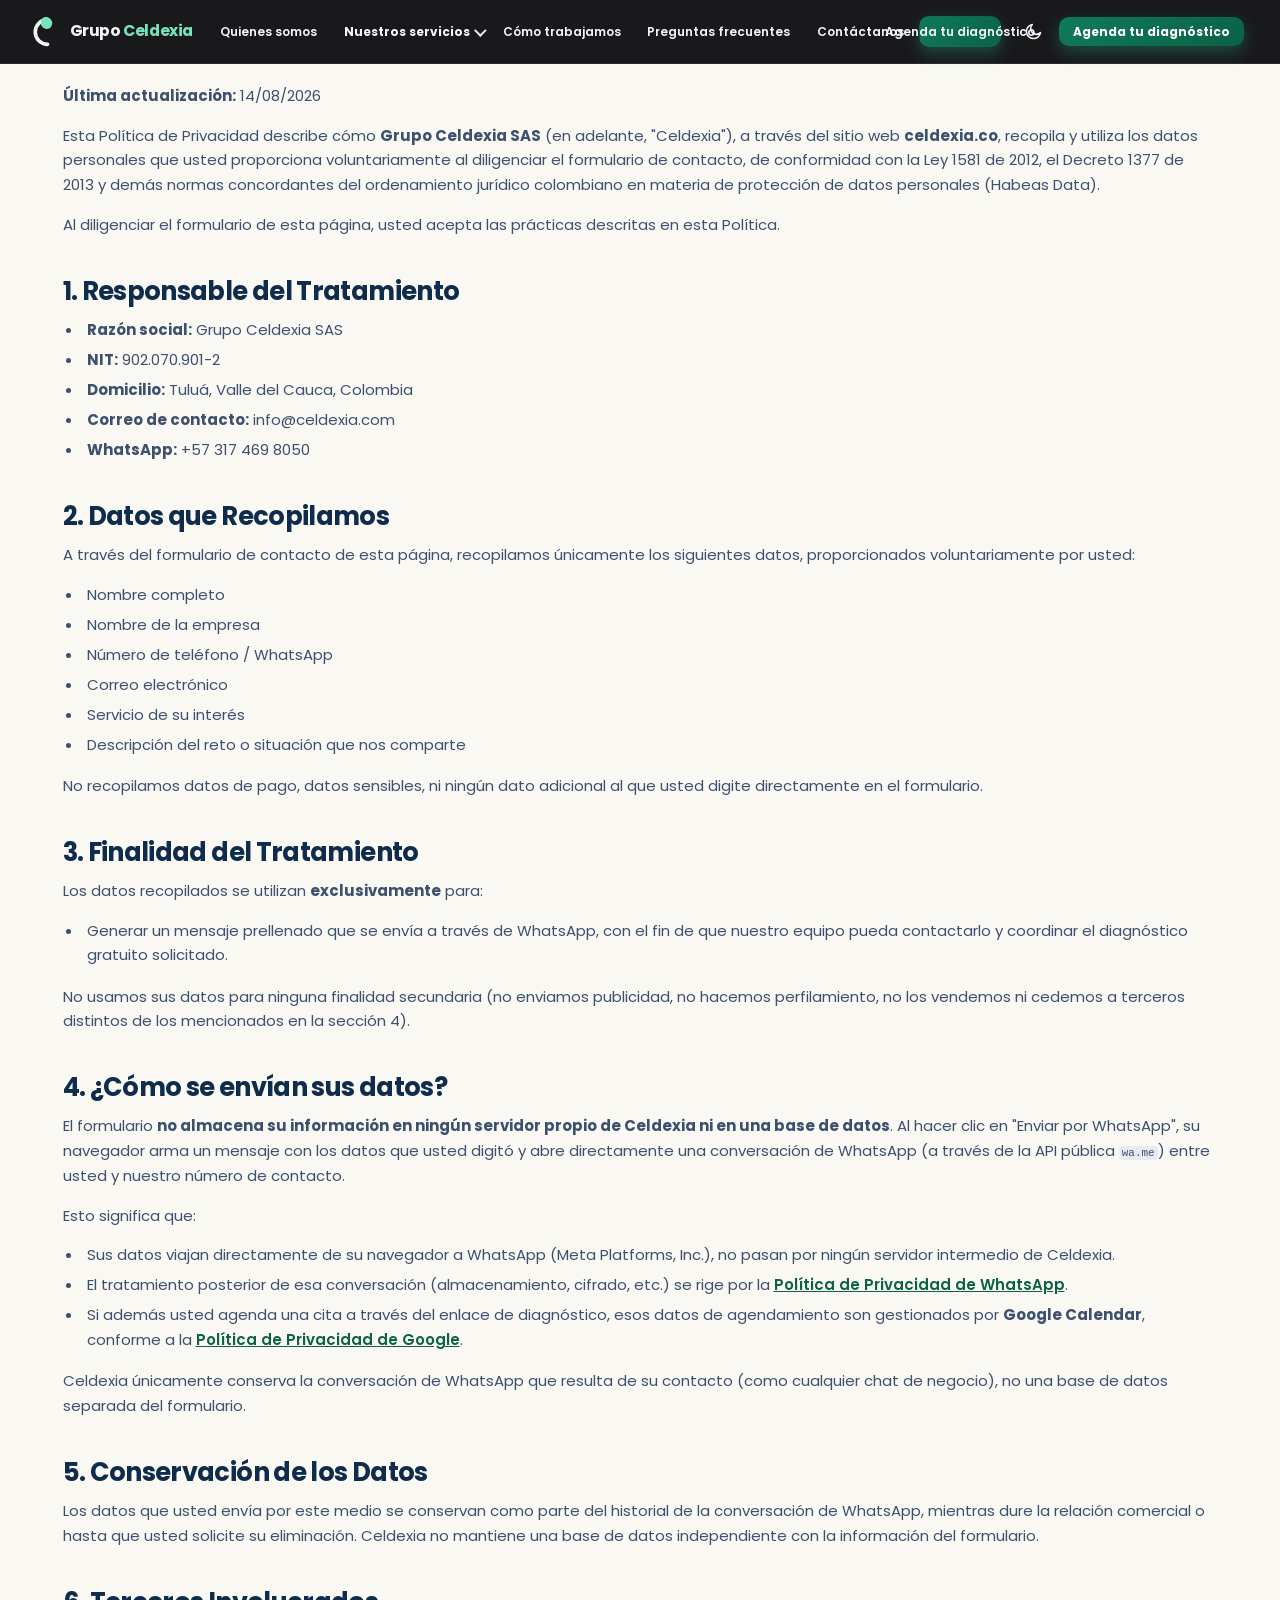
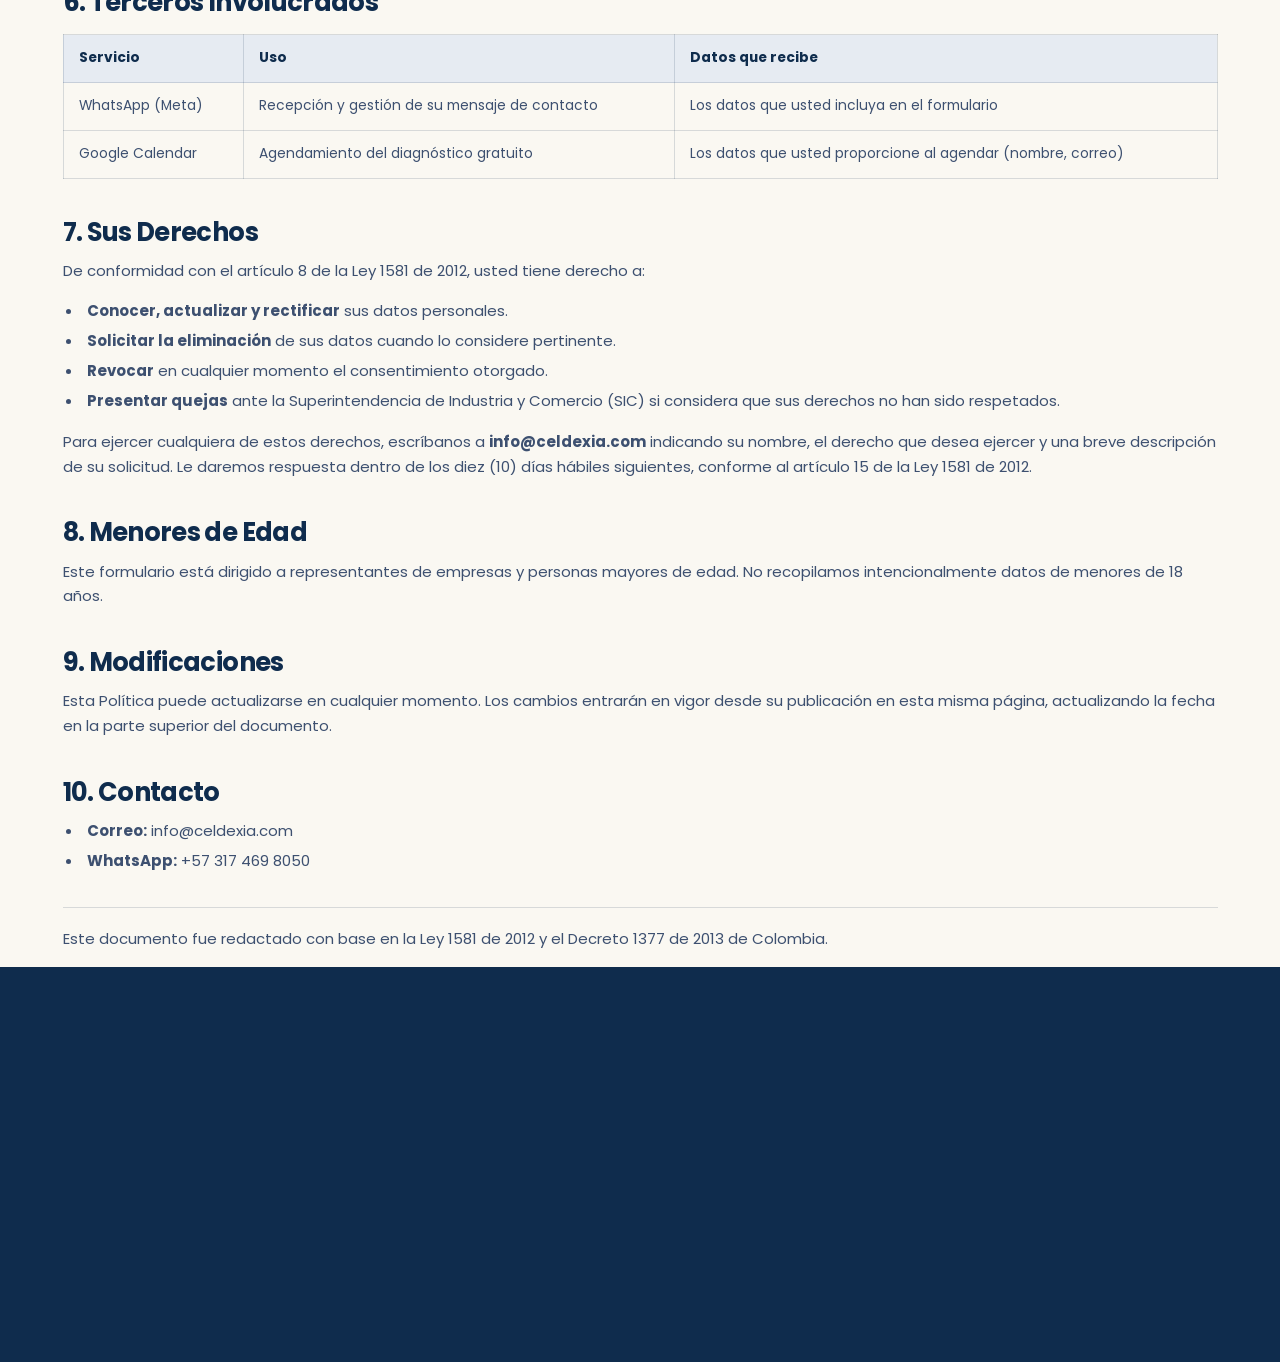
==== commit 91147bfb: "feat: mejoras responsive" ====
--- a/privacidad.html
+++ b/privacidad.html
@@ -12,7 +12,7 @@
   <link rel="icon" href="favicon.svg" type="image/svg+xml">
   <link rel="manifest" href="site.webmanifest">
   <link rel="stylesheet" href="css/styles.css?v=privacy-2">
-  <script src="js/main.js" defer></script>
+  <script src="js/privacy.js" defer></script>
 </head>
 
 <body>
@@ -43,6 +43,7 @@
         <li><a href="index.html#metodo">Cómo trabajamos</a></li>
         <li><a href="index.html#faq">Preguntas frecuentes</a></li>
         <li><a href="index.html#contacto">Contáctanos</a></li>
+        <li class="mobile-nav-cta"><a href="https://calendar.app.google/tfaqs4YaaFquSDfQA" target="_blank" rel="noopener noreferrer" class="nav-cta">Agenda tu diagnóstico</a></li>
       </ul>
       <div class="nav-actions">
         <button class="theme-toggle" id="themeToggle" type="button" aria-label="Activar modo oscuro" aria-pressed="false"><span class="theme-toggle-icon" aria-hidden="true"></span></button>
--- a/css/styles.css
+++ b/css/styles.css
@@ -521,6 +521,8 @@
   box-shadow:none;
 }
 
+.mobile-nav-cta{display:none}
+
 .nav-services:hover .nav-caret,
 .nav-services:focus-within .nav-caret{
   border-color:#79E3BE;
@@ -1681,6 +1683,8 @@
 
 #chat-panel{
   position:fixed;
+  top:auto;
+  left:auto;
   bottom:max(100px,calc(env(safe-area-inset-bottom,20px) + 100px));
   right:20px;
   margin:0;
@@ -2003,6 +2007,7 @@
   }
   .nav-links.open{display:flex}
   .nav-links > li{display:flex;width:auto;max-width:100%;flex-direction:column;align-items:flex-end}
+  .nav-services{width:100%;}
   .nav-links > li > a{
     font-size:.95rem;font-weight:600;padding:.72rem .9rem;border-radius:10px;
     color:#F4F5F7;width:auto;min-height:42px;display:flex;align-items:center;
@@ -2018,7 +2023,7 @@
   .nav-caret-btn{display:inline-flex;margin-left:.1rem;min-width:2.15rem;min-height:2.15rem}
   .nav-services .dept-row{
     position:static;display:none;flex-direction:column;align-items:stretch;
-    width:min(330px,calc(100vw - 3rem));max-width:calc(100vw - 3rem);
+    width:100%;min-width:0;max-width:100%;
     margin-left:auto;margin-right:0;padding:.35rem;opacity:0;visibility:hidden;
     pointer-events:none;background:var(--nav-bg);border:1px solid rgba(255,255,255,.12);
     border-radius:14px;box-shadow:0 12px 28px rgba(15,44,77,.16);
@@ -2026,6 +2031,7 @@
   .nav-services.services-open .dept-row{display:flex;opacity:1;visibility:visible;pointer-events:auto}
   .nav-services .dept-row .dept-pill{width:100%;justify-content:initial;text-align:left;color:#F4F5F7;border-bottom-color:rgba(255,255,255,.1)}
   .nav-services .dept-row .dept-desc{color:rgba(244,245,247,.68)}
+  .nav-services .dept-row .dept-desc{overflow-wrap:anywhere;}
   .burger{display:flex;background:transparent;box-shadow:none;border:0}
 }
 
@@ -2160,8 +2166,9 @@
     box-shadow:0 12px 28px rgba(15,44,77,.16);
     padding:.35rem;
     justify-content:flex-start;
-    width:min(330px,calc(100vw - 3rem));
-    max-width:calc(100vw - 3rem);
+    width:100%;
+    min-width:0;
+    max-width:100%;
     margin-left:auto;
     margin-right:0;
     overflow:hidden;
@@ -2194,26 +2201,75 @@
   .nav-services.services-open .nav-caret{
     transform:rotate(225deg) translate(-1px,-1px);
   }
+  .nav-services .nav-caret,
+  .nav-services:not(.services-open):hover .nav-caret,
+  .nav-services:not(.services-open):focus-within .nav-caret{
+    transform:rotate(45deg) translateY(-2px);
+    transition:transform .35s cubic-bezier(.22,1,.36,1),border-color .2s ease;
+  }
+  .nav-services.services-open .nav-caret,
+  .nav-services.services-open:focus-within .nav-caret{
+    transform:rotate(225deg) translate(-1px,-1px);
+  }
   .nav-services .dept-row .dept-pill{
     width:100%;
     justify-content:initial;
     text-align:left;
     color:#F4F5F7;
     border-bottom-color:rgba(255,255,255,.1);
+    min-width:0;
+    overflow-wrap:anywhere;
   }
   .dept-pill{font-size:.78rem;padding:.65rem .7rem;min-height:0}
   .nav-services .dept-row .dept-desc{color:rgba(244,245,247,.68)}
 
+  body:not(.dark-mode) .nav-links{
+    background:var(--surface);
+    border-color:var(--line-2);
+    box-shadow:0 16px 34px rgba(15,44,77,.16);
+  }
+  body:not(.dark-mode) .nav-links > li > a,
+  body:not(.dark-mode) .nav-service-main .nav-service-link{
+    color:var(--navy);
+  }
+  body:not(.dark-mode) .nav-services .dept-row{
+    background:var(--surface);
+    border-color:var(--line-2);
+  }
+  body:not(.dark-mode) .nav-services .dept-row .dept-pill{
+    color:var(--navy);
+    border-bottom-color:var(--line-2);
+  }
+  body:not(.dark-mode) .nav-services .dept-row .dept-desc{color:var(--ink-2)}
+  body:not(.dark-mode) .nav-caret-btn .nav-caret{border-color:var(--navy)}
+  .nav-links .mobile-nav-cta{display:block;width:100%;margin-top:.25rem}
+  .nav-links .mobile-nav-cta .nav-cta{
+    display:flex;
+    width:100%;
+    min-height:42px;
+    align-items:center;
+    justify-content:center;
+    padding:.72rem .9rem;
+    border-radius:10px;
+    background:linear-gradient(135deg,var(--green),var(--green-deep));
+    color:#fff;
+    text-align:center;
+    white-space:normal;
+  }
+
   .burger{display:flex;background:transparent;box-shadow:none;border:0}
   .burger span{background:#F4F5F7}
 
-  #hero{padding:116px 0 50px}
+  #hero{padding:136px 0 50px}
   .hero-in{padding:0 1.2rem;gap:2.5rem}
   .hero-btns{gap:.6rem}
   .hero-btns .btn{flex:1 1 160px}
-  .hero-metrics{max-width:580px;gap:.6rem}
+  .hero-metrics{max-width:580px;gap:.75rem;margin-top:.35rem}
+  .hero-metric{padding:1rem .75rem}
 
   #quienes,#servicios,#contacto{padding:44px 0}
+  #quienes{padding-top:60px}
+  #quienes .q-text h2{width:calc(100% + 1rem);margin-left:-.5rem;max-width:none}
   #metodo{padding:54px 0}
 
   .q-grid{grid-template-columns:1fr;gap:2.2rem;align-items:stretch}
@@ -2264,19 +2320,21 @@
   html{scroll-padding-top:84px}
   section{scroll-margin-top:84px}
   .nav-links{top:60px;right:.9rem;max-width:min(290px,calc(100vw - 1.8rem));max-height:calc(100vh - 72px);max-height:calc(100dvh - 72px)}
-  #hero{padding-top:116px}
+  #hero{padding-top:136px}
   .hero-in{padding:0 1rem;gap:2rem}
   .hero-h1{font-size:clamp(1.95rem,7.4vw,2.45rem);margin-bottom:.9rem;max-width:100%}
   .hero-sub{font-size:1rem;line-height:1.65;max-width:100%}
   .hero-btns{display:grid;grid-template-columns:repeat(2,minmax(0,1fr));width:100%;gap:.55rem}
   .hero-btns .btn{width:100%;min-width:0;padding:.85rem .55rem;font-size:.78rem;white-space:normal;line-height:1.2}
-  .hero-metrics{grid-template-columns:repeat(3,minmax(0,1fr));max-width:100%;gap:.4rem}
-  .hero-metric{padding:.8rem .85rem}
+  .hero-metrics{grid-template-columns:repeat(3,minmax(0,1fr));max-width:100%;gap:.55rem;margin-top:.35rem}
+  .hero-metric{padding:1rem .65rem}
   .hero-metric .num{font-size:1.2rem}
   .hero-metric .lab{font-size:.67rem;line-height:1.25}
   
   .wrap{padding:0 1rem}
   #quienes,#servicios,#contacto{padding:38px 0}
+  #quienes{padding-top:56px}
+  #quienes .q-text h2{width:calc(100% + 1.5rem);margin-left:-.75rem}
   #metodo{padding:48px 0}
   .cf{padding:1.4rem}
   .chs{grid-template-columns:1fr auto auto}
@@ -2311,7 +2369,7 @@
   html{scroll-padding-top:80px}
   section{scroll-margin-top:80px}
   .nav-links{top:56px;right:.75rem;max-width:min(280px,calc(100vw - 1.5rem));max-height:calc(100vh - 68px);max-height:calc(100dvh - 68px)}
-  #hero{padding-top:108px}
+  #hero{padding-top:128px}
   .hero-h1{font-size:clamp(1.8rem,8vw,2.2rem)}
   .hero-sub{font-size:.96rem}
   .nav-logo-text{font-size:.88rem}
